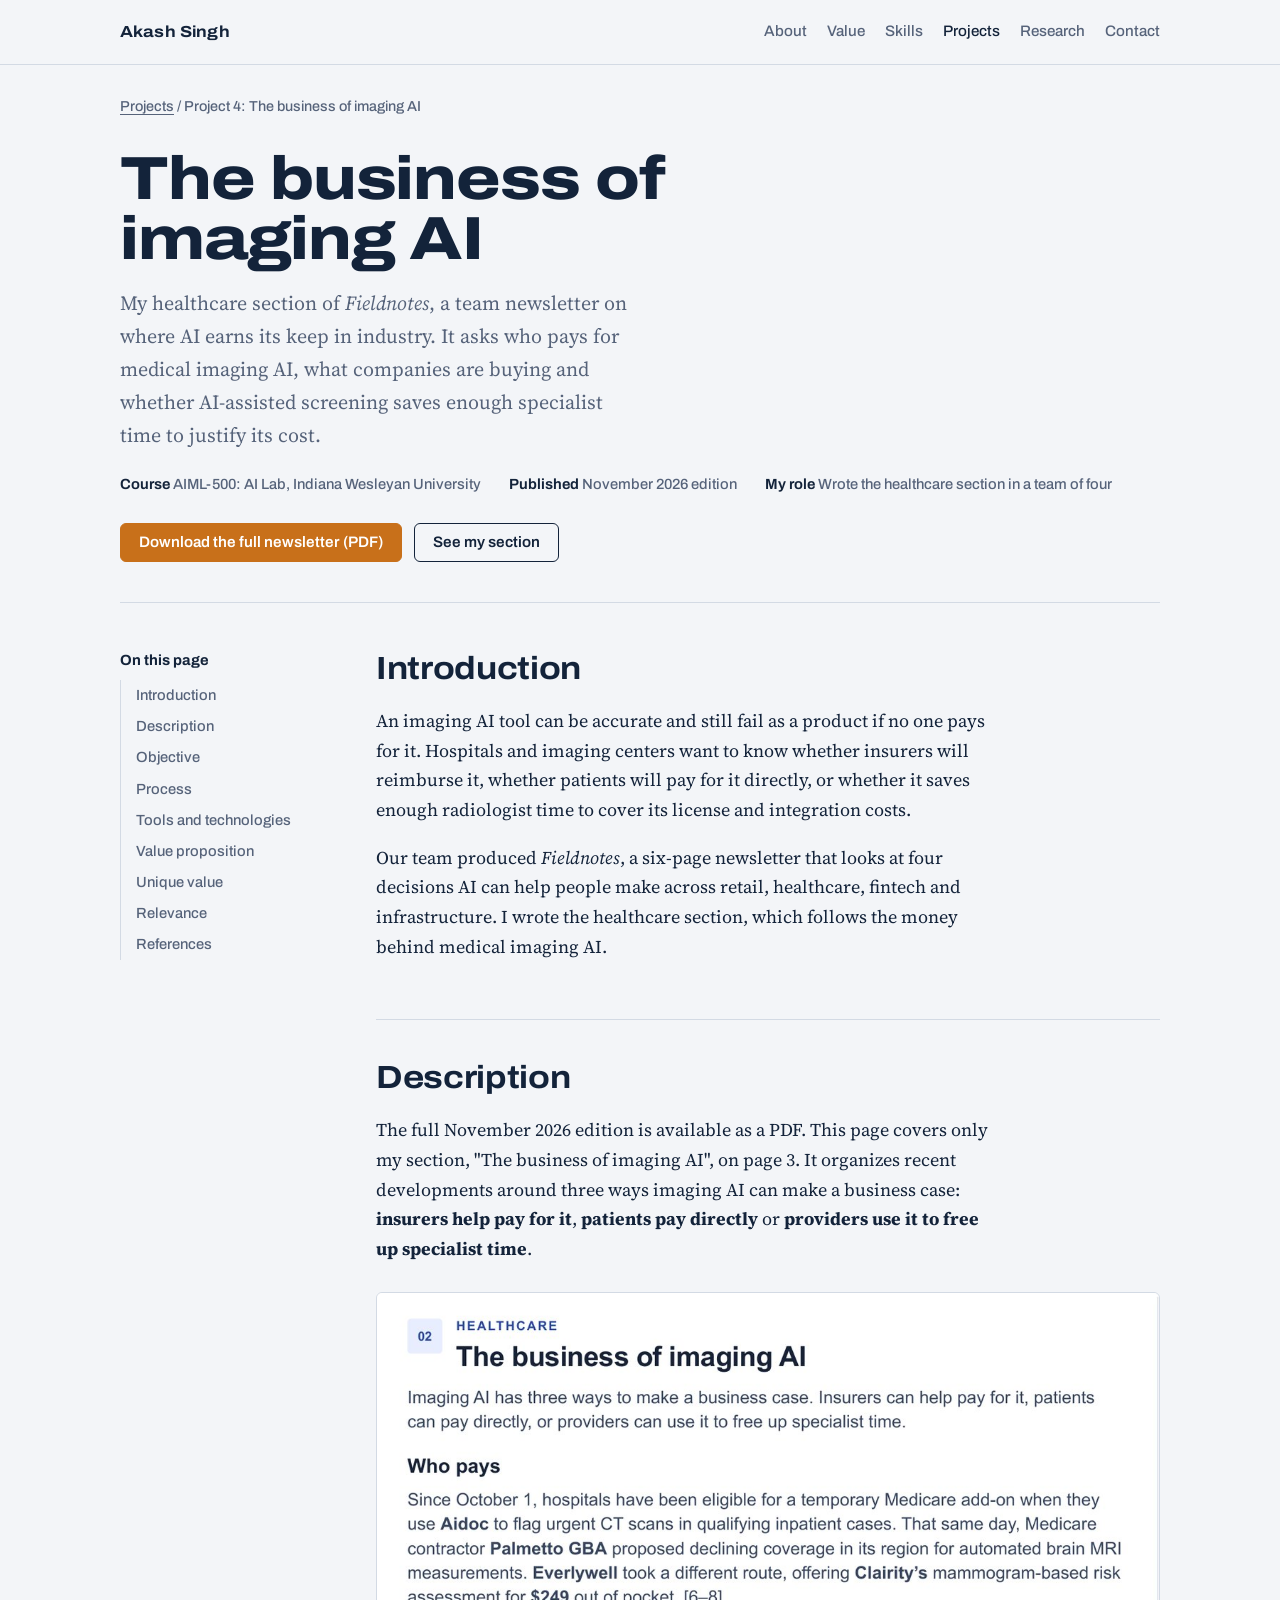
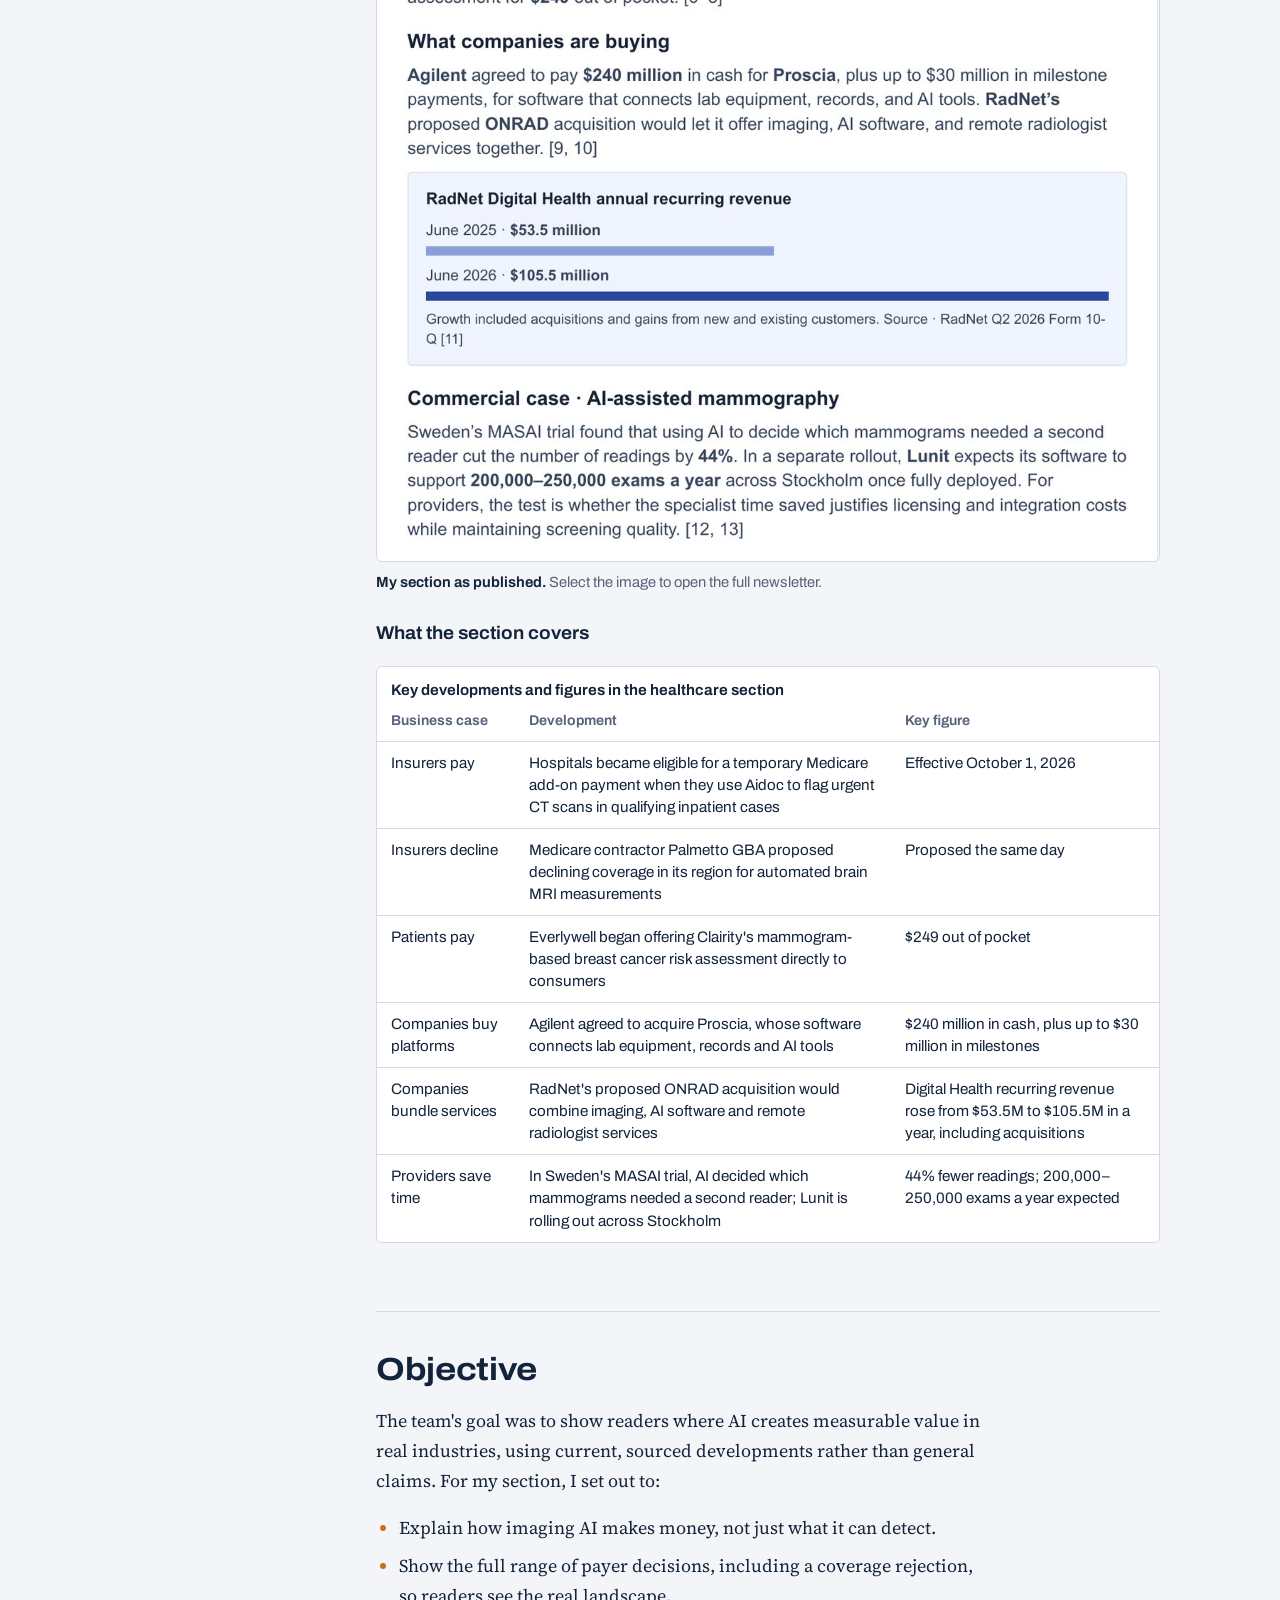
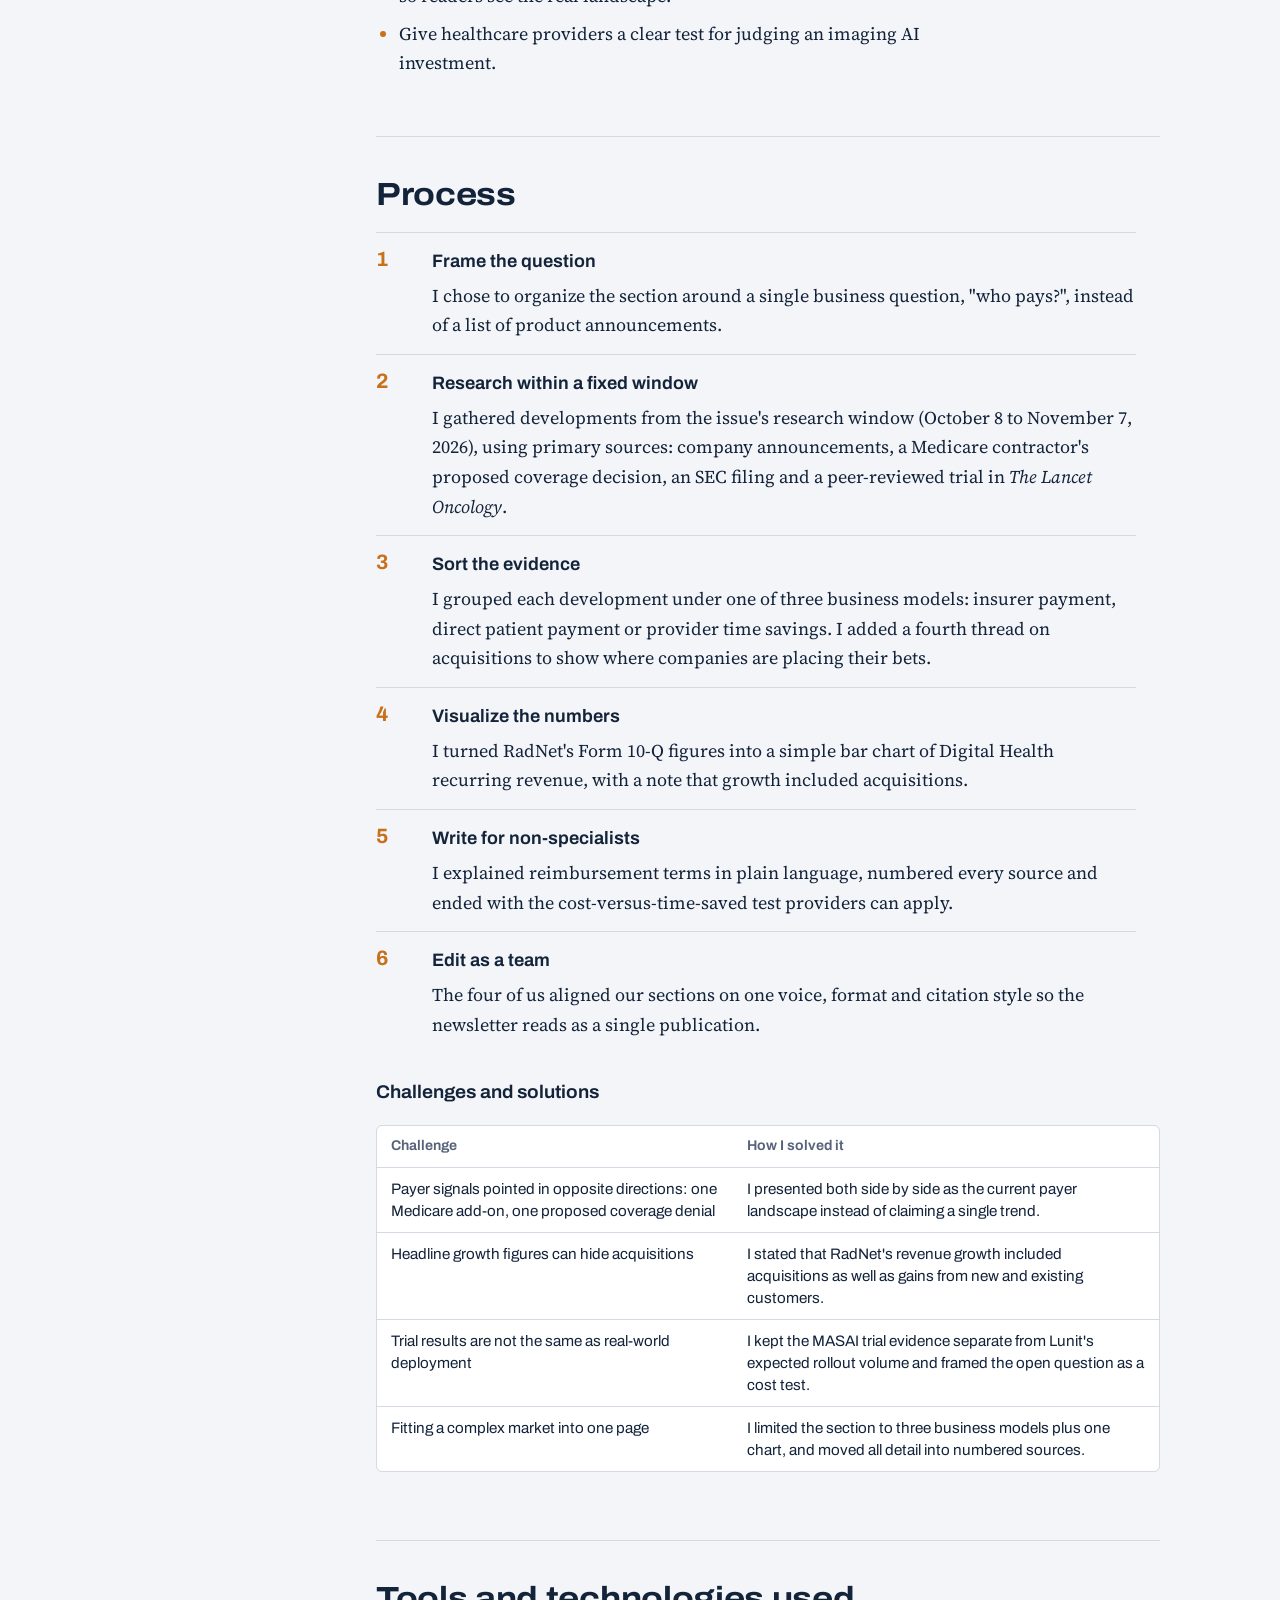
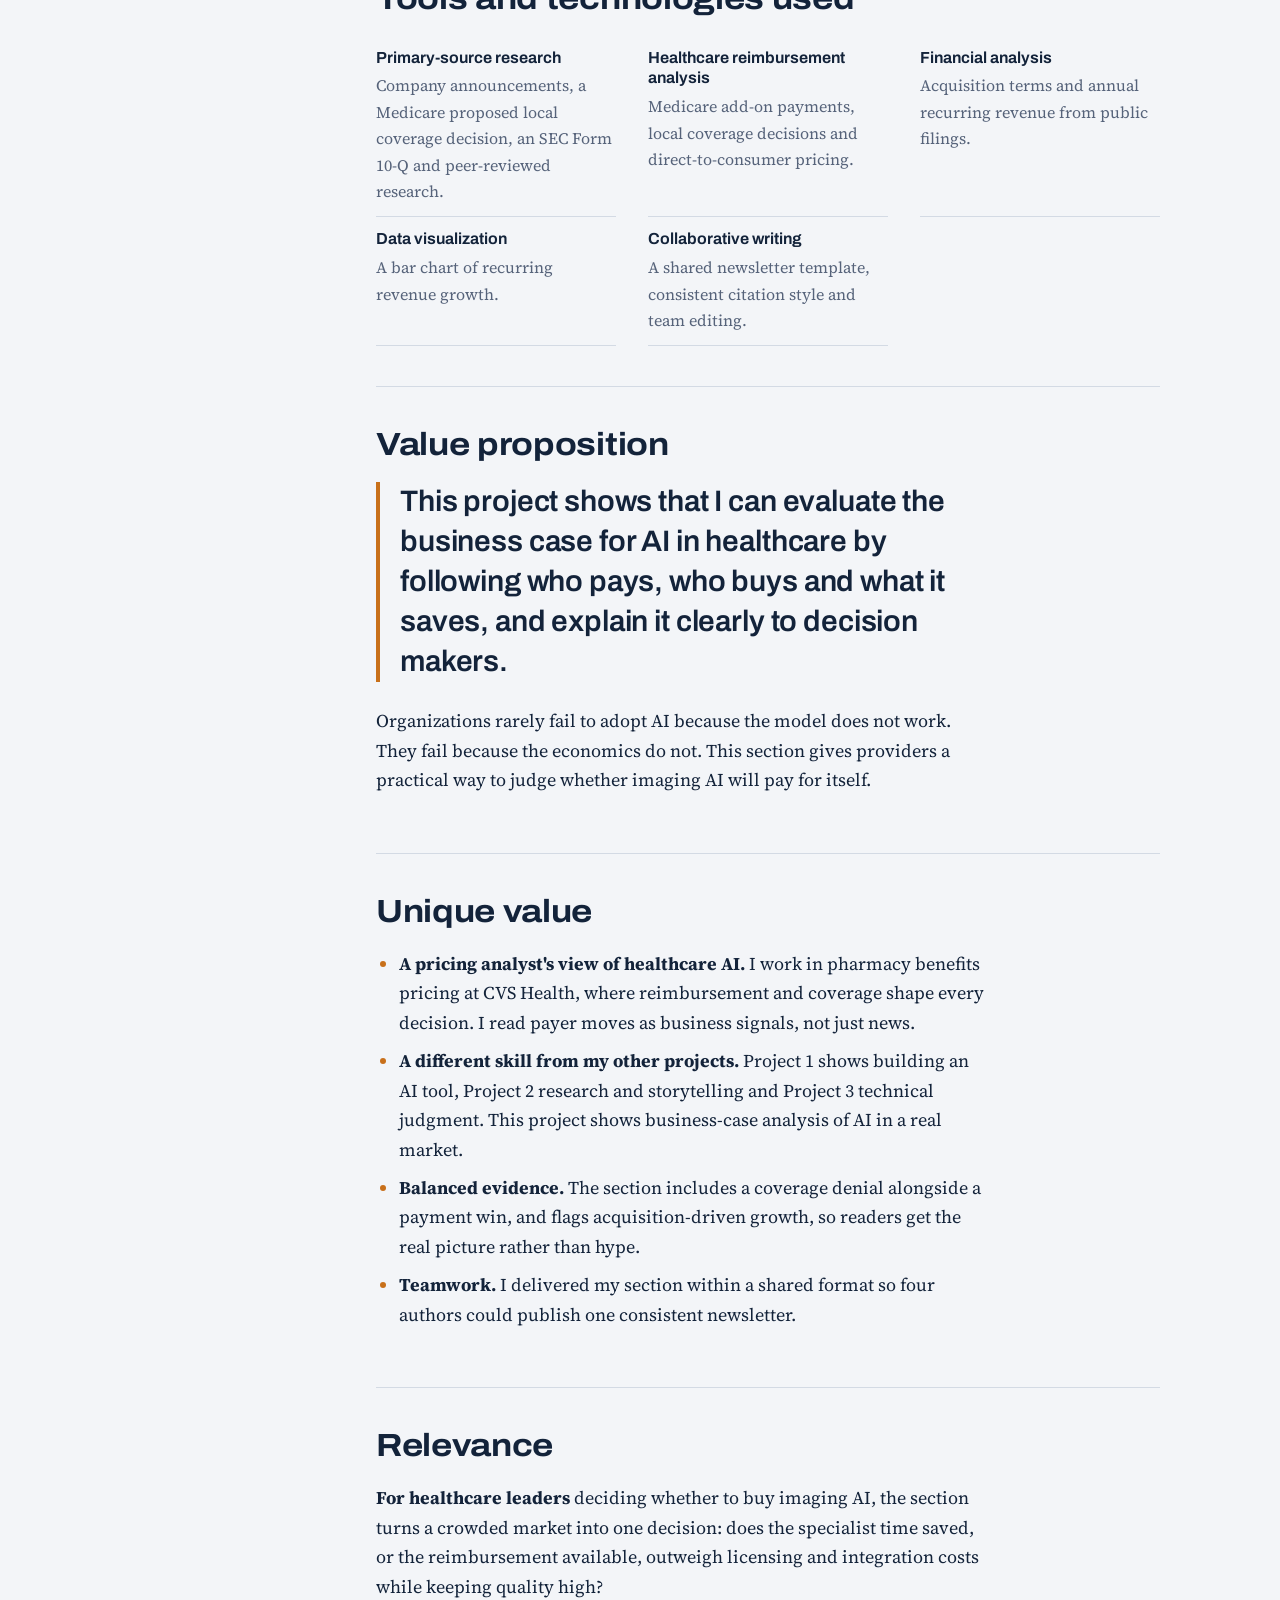
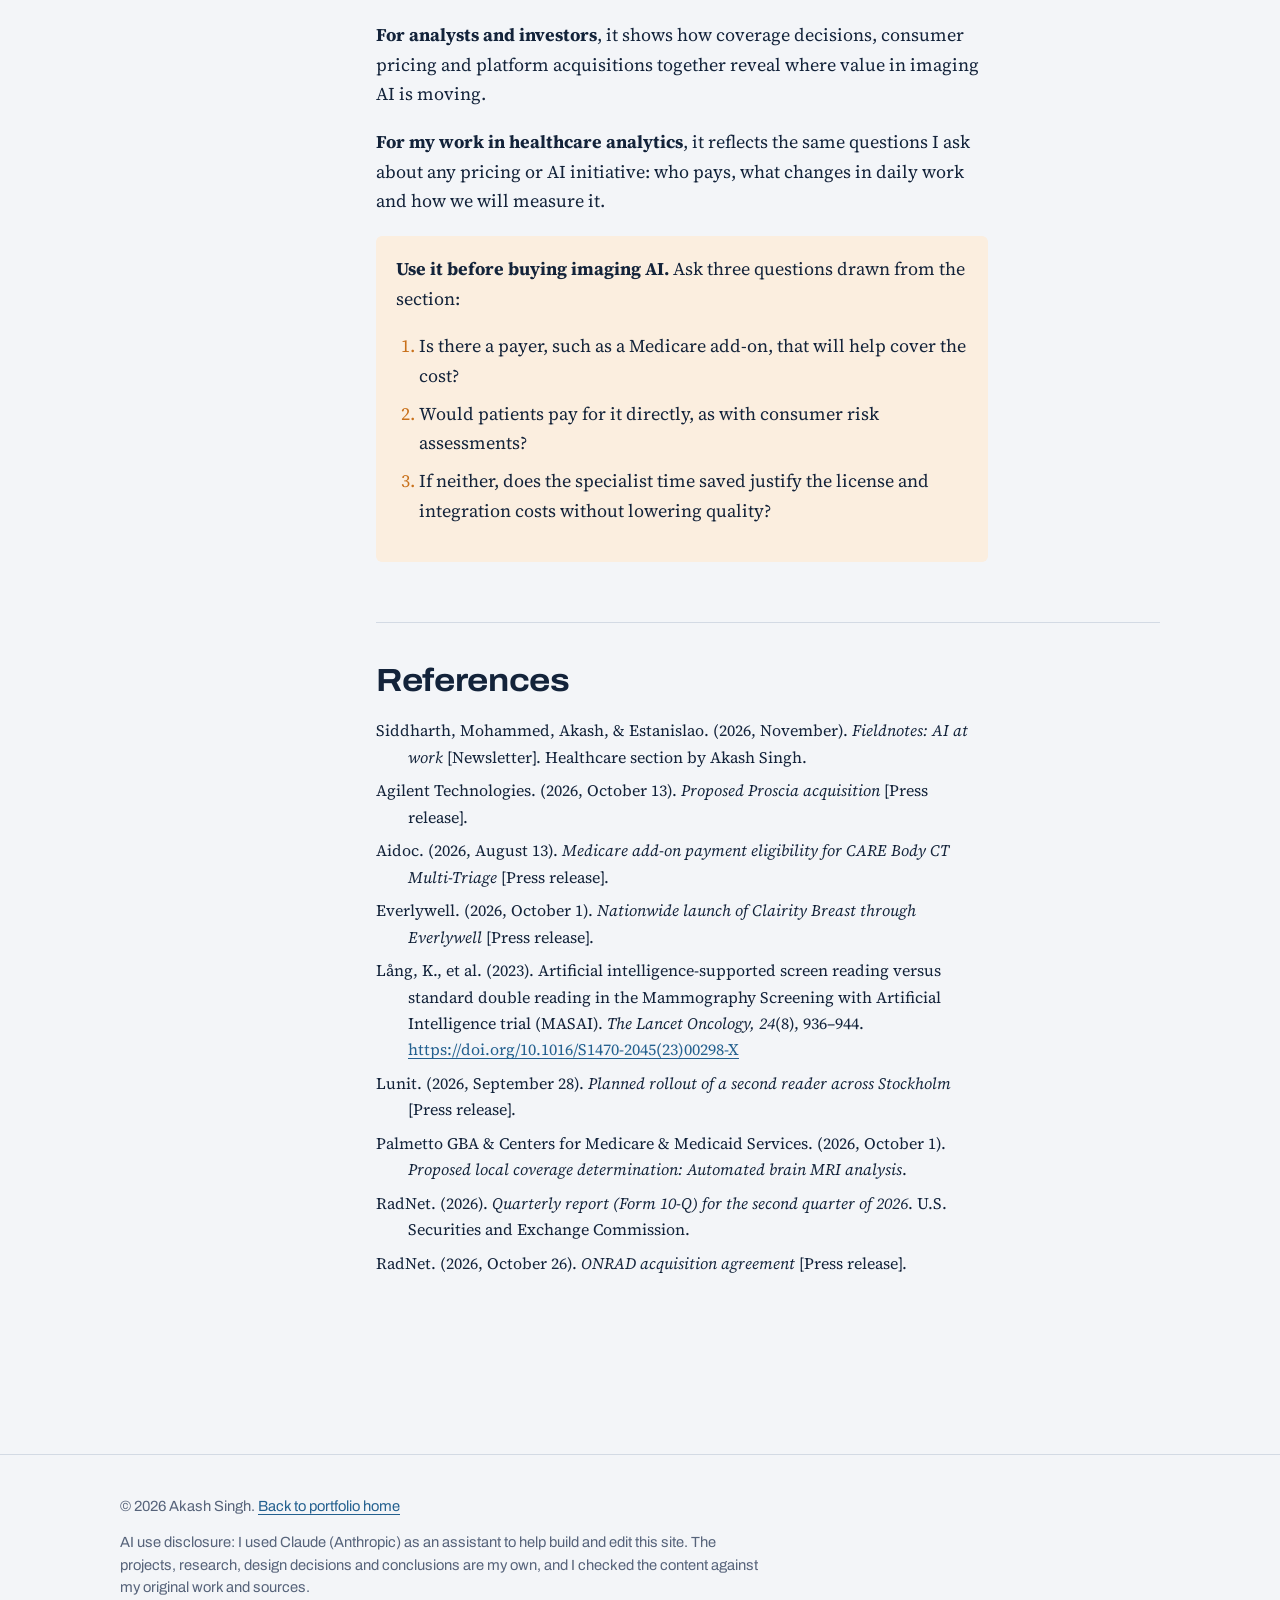
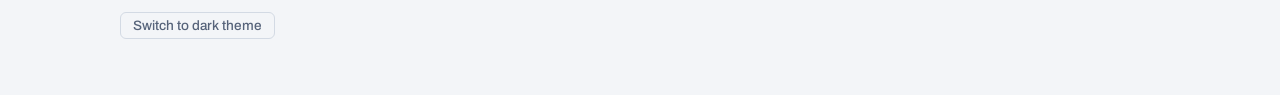
==== projects/fieldnotes-imaging-ai.html @ f6d16f14 "Add Project 4: The business of imaging AI (Fieldnotes healthcare section) Full team newsletter avail" ====
<!doctype html>
<html lang="en">
<head>
<meta charset="utf-8">
<meta name="viewport" content="width=device-width, initial-scale=1">
<title>The Business of Imaging AI | Akash Singh</title>
<meta name="description" content="Project 4: Akash Singh's healthcare section of Fieldnotes, a team newsletter on AI in industry, analyzing who pays for medical imaging AI, what companies are buying and how AI-assisted screening could save specialist time.">
<link rel="icon" href="data:image/svg+xml,%3Csvg xmlns='http://www.w3.org/2000/svg' viewBox='0 0 32 32'%3E%3Crect width='32' height='32' rx='6' fill='%2313233A'/%3E%3Cpath d='M6 24 C12 22 16 14 26 8' stroke='%23C8701A' stroke-width='3' fill='none' stroke-linecap='round'/%3E%3Ccircle cx='26' cy='8' r='3' fill='%23C8701A'/%3E%3C/svg%3E">
<link rel="preconnect" href="https://fonts.googleapis.com">
<link rel="preconnect" href="https://fonts.gstatic.com" crossorigin>
<link rel="stylesheet" href="https://fonts.googleapis.com/css2?family=Archivo:wdth,wght@100..125,400..800&family=Source+Serif+4:opsz,wght@8..60,400;8..60,600&display=swap">
<link rel="stylesheet" href="../assets/css/site.css?v=20261106">
</head>
<body>
<a class="skip" href="#main">Skip to content</a>
<header class="site-head">
  <div class="wrap">
    <a class="brand" href="../">Akash Singh</a>
    <nav class="site-nav" aria-label="Main">
      <a href="../#about">About</a>
      <a href="../#value">Value</a>
      <a href="../#skills">Skills</a>
      <a href="../#projects" aria-current="true">Projects</a>
      <a href="../#research">Research</a>
      <a href="../#contact">Contact</a>
    </nav>
  </div>
</header>

<main id="main" class="wrap">
  <p class="crumb"><a href="../#projects">Projects</a> / Project 4: The business of imaging AI</p>
  <header class="art-head">
    <h1>The business of imaging AI</h1>
    <p class="lede">My healthcare section of <i>Fieldnotes</i>, a team newsletter on where AI earns its keep in industry. It asks who pays for medical imaging AI, what companies are buying and whether AI-assisted screening saves enough specialist time to justify its cost.</p>
    <div class="meta">
      <span><b>Course</b> AIML-500: AI Lab, Indiana Wesleyan University</span>
      <span><b>Published</b> November 2026 edition</span>
      <span><b>My role</b> Wrote the healthcare section in a team of four</span>
    </div>
    <div class="actions">
      <a class="btn primary" href="../assets/files/Fieldnotes_AI_at_Work_November_2026.pdf">Download the full newsletter (PDF)</a>
      <a class="btn" href="#description">See my section</a>
    </div>
  </header>

  <div class="art-body">
    <nav class="toc" aria-label="Project sections">
      <p>On this page</p>
      <ol>
        <li><a href="#introduction">Introduction</a></li>
        <li><a href="#description">Description</a></li>
        <li><a href="#objective">Objective</a></li>
        <li><a href="#process">Process</a></li>
        <li><a href="#tools">Tools and technologies</a></li>
        <li><a href="#value-proposition">Value proposition</a></li>
        <li><a href="#unique-value">Unique value</a></li>
        <li><a href="#relevance">Relevance</a></li>
        <li><a href="#references">References</a></li>
      </ol>
    </nav>

    <article>
      <section class="part" id="introduction">
        <h2>Introduction</h2>
        <p>An imaging AI tool can be accurate and still fail as a product if no one pays for it. Hospitals and imaging centers want to know whether insurers will reimburse it, whether patients will pay for it directly, or whether it saves enough radiologist time to cover its license and integration costs.</p>
        <p>Our team produced <i>Fieldnotes</i>, a six-page newsletter that looks at four decisions AI can help people make across retail, healthcare, fintech and infrastructure. I wrote the healthcare section, which follows the money behind medical imaging AI.</p>
      </section>

      <section class="part" id="description">
        <h2>Description</h2>
        <p>The full November 2026 edition is available as a PDF. This page covers only my section, "The business of imaging AI", on page 3. It organizes recent developments around three ways imaging AI can make a business case: <b>insurers help pay for it</b>, <b>patients pay directly</b> or <b>providers use it to free up specialist time</b>.</p>
        <figure>
          <a href="../assets/files/Fieldnotes_AI_at_Work_November_2026.pdf"><img src="../assets/img/fieldnotes-healthcare.jpg" alt="Page 3 of Fieldnotes, headed 02 Healthcare: The business of imaging AI. Sections titled Who pays, What companies are buying, a bar chart of RadNet Digital Health annual recurring revenue rising from 53.5 million dollars in June 2025 to 105.5 million dollars in June 2026, and Commercial case: AI-assisted mammography." width="1100" height="1222" loading="lazy"></a>
          <figcaption><b>My section as published.</b> Select the image to open the full newsletter.</figcaption>
        </figure>

        <h3>What the section covers</h3>
        <div class="table-scroll">
          <table>
            <caption>Key developments and figures in the healthcare section</caption>
            <thead><tr><th>Business case</th><th>Development</th><th>Key figure</th></tr></thead>
            <tbody>
              <tr><td>Insurers pay</td><td>Hospitals became eligible for a temporary Medicare add-on payment when they use Aidoc to flag urgent CT scans in qualifying inpatient cases</td><td>Effective October 1, 2026</td></tr>
              <tr><td>Insurers decline</td><td>Medicare contractor Palmetto GBA proposed declining coverage in its region for automated brain MRI measurements</td><td>Proposed the same day</td></tr>
              <tr><td>Patients pay</td><td>Everlywell began offering Clairity's mammogram-based breast cancer risk assessment directly to consumers</td><td>$249 out of pocket</td></tr>
              <tr><td>Companies buy platforms</td><td>Agilent agreed to acquire Proscia, whose software connects lab equipment, records and AI tools</td><td>$240 million in cash, plus up to $30 million in milestones</td></tr>
              <tr><td>Companies bundle services</td><td>RadNet's proposed ONRAD acquisition would combine imaging, AI software and remote radiologist services</td><td>Digital Health recurring revenue rose from $53.5M to $105.5M in a year, including acquisitions</td></tr>
              <tr><td>Providers save time</td><td>In Sweden's MASAI trial, AI decided which mammograms needed a second reader; Lunit is rolling out across Stockholm</td><td>44% fewer readings; 200,000–250,000 exams a year expected</td></tr>
            </tbody>
          </table>
        </div>
      </section>

      <section class="part" id="objective">
        <h2>Objective</h2>
        <p>The team's goal was to show readers where AI creates measurable value in real industries, using current, sourced developments rather than general claims. For my section, I set out to:</p>
        <ul>
          <li>Explain how imaging AI makes money, not just what it can detect.</li>
          <li>Show the full range of payer decisions, including a coverage rejection, so readers see the real landscape.</li>
          <li>Give healthcare providers a clear test for judging an imaging AI investment.</li>
        </ul>
      </section>

      <section class="part" id="process">
        <h2>Process</h2>
        <ol class="steps">
          <li><b>Frame the question</b><span>I chose to organize the section around a single business question, "who pays?", instead of a list of product announcements.</span></li>
          <li><b>Research within a fixed window</b><span>I gathered developments from the issue's research window (October 8 to November 7, 2026), using primary sources: company announcements, a Medicare contractor's proposed coverage decision, an SEC filing and a peer-reviewed trial in <i>The Lancet Oncology</i>.</span></li>
          <li><b>Sort the evidence</b><span>I grouped each development under one of three business models: insurer payment, direct patient payment or provider time savings. I added a fourth thread on acquisitions to show where companies are placing their bets.</span></li>
          <li><b>Visualize the numbers</b><span>I turned RadNet's Form 10-Q figures into a simple bar chart of Digital Health recurring revenue, with a note that growth included acquisitions.</span></li>
          <li><b>Write for non-specialists</b><span>I explained reimbursement terms in plain language, numbered every source and ended with the cost-versus-time-saved test providers can apply.</span></li>
          <li><b>Edit as a team</b><span>The four of us aligned our sections on one voice, format and citation style so the newsletter reads as a single publication.</span></li>
        </ol>

        <h3>Challenges and solutions</h3>
        <div class="table-scroll">
          <table>
            <thead><tr><th>Challenge</th><th>How I solved it</th></tr></thead>
            <tbody>
              <tr><td>Payer signals pointed in opposite directions: one Medicare add-on, one proposed coverage denial</td><td>I presented both side by side as the current payer landscape instead of claiming a single trend.</td></tr>
              <tr><td>Headline growth figures can hide acquisitions</td><td>I stated that RadNet's revenue growth included acquisitions as well as gains from new and existing customers.</td></tr>
              <tr><td>Trial results are not the same as real-world deployment</td><td>I kept the MASAI trial evidence separate from Lunit's expected rollout volume and framed the open question as a cost test.</td></tr>
              <tr><td>Fitting a complex market into one page</td><td>I limited the section to three business models plus one chart, and moved all detail into numbered sources.</td></tr>
            </tbody>
          </table>
        </div>
      </section>

      <section class="part" id="tools">
        <h2>Tools and technologies used</h2>
        <dl class="tools">
          <div><dt>Primary-source research</dt><dd>Company announcements, a Medicare proposed local coverage decision, an SEC Form 10-Q and peer-reviewed research.</dd></div>
          <div><dt>Healthcare reimbursement analysis</dt><dd>Medicare add-on payments, local coverage decisions and direct-to-consumer pricing.</dd></div>
          <div><dt>Financial analysis</dt><dd>Acquisition terms and annual recurring revenue from public filings.</dd></div>
          <div><dt>Data visualization</dt><dd>A bar chart of recurring revenue growth.</dd></div>
          <div><dt>Collaborative writing</dt><dd>A shared newsletter template, consistent citation style and team editing.</dd></div>
        </dl>
      </section>

      <section class="part" id="value-proposition">
        <h2>Value proposition</h2>
        <p class="vp">This project shows that I can evaluate the business case for AI in healthcare by following who pays, who buys and what it saves, and explain it clearly to decision makers.</p>
        <p>Organizations rarely fail to adopt AI because the model does not work. They fail because the economics do not. This section gives providers a practical way to judge whether imaging AI will pay for itself.</p>
      </section>

      <section class="part" id="unique-value">
        <h2>Unique value</h2>
        <ul>
          <li><b>A pricing analyst's view of healthcare AI.</b> I work in pharmacy benefits pricing at CVS Health, where reimbursement and coverage shape every decision. I read payer moves as business signals, not just news.</li>
          <li><b>A different skill from my other projects.</b> Project 1 shows building an AI tool, Project 2 research and storytelling and Project 3 technical judgment. This project shows business-case analysis of AI in a real market.</li>
          <li><b>Balanced evidence.</b> The section includes a coverage denial alongside a payment win, and flags acquisition-driven growth, so readers get the real picture rather than hype.</li>
          <li><b>Teamwork.</b> I delivered my section within a shared format so four authors could publish one consistent newsletter.</li>
        </ul>
      </section>

      <section class="part" id="relevance">
        <h2>Relevance</h2>
        <p><b>For healthcare leaders</b> deciding whether to buy imaging AI, the section turns a crowded market into one decision: does the specialist time saved, or the reimbursement available, outweigh licensing and integration costs while keeping quality high?</p>
        <p><b>For analysts and investors</b>, it shows how coverage decisions, consumer pricing and platform acquisitions together reveal where value in imaging AI is moving.</p>
        <p><b>For my work in healthcare analytics</b>, it reflects the same questions I ask about any pricing or AI initiative: who pays, what changes in daily work and how we will measure it.</p>
        <div class="callout">
          <p><b>Use it before buying imaging AI.</b> Ask three questions drawn from the section:</p>
          <ol>
            <li>Is there a payer, such as a Medicare add-on, that will help cover the cost?</li>
            <li>Would patients pay for it directly, as with consumer risk assessments?</li>
            <li>If neither, does the specialist time saved justify the license and integration costs without lowering quality?</li>
          </ol>
        </div>
      </section>

      <section class="part" id="references">
        <h2>References</h2>
        <ul class="refs">
          <li>Siddharth, Mohammed, Akash, &amp; Estanislao. (2026, November). <i>Fieldnotes: AI at work</i> [Newsletter]. Healthcare section by Akash Singh.</li>
          <li>Agilent Technologies. (2026, October 13). <i>Proposed Proscia acquisition</i> [Press release].</li>
          <li>Aidoc. (2026, August 13). <i>Medicare add-on payment eligibility for CARE Body CT Multi-Triage</i> [Press release].</li>
          <li>Everlywell. (2026, October 1). <i>Nationwide launch of Clairity Breast through Everlywell</i> [Press release].</li>
          <li>Lång, K., et al. (2023). Artificial intelligence-supported screen reading versus standard double reading in the Mammography Screening with Artificial Intelligence trial (MASAI). <i>The Lancet Oncology, 24</i>(8), 936–944. <a href="https://doi.org/10.1016/S1470-2045(23)00298-X">https://doi.org/10.1016/S1470-2045(23)00298-X</a></li>
          <li>Lunit. (2026, September 28). <i>Planned rollout of a second reader across Stockholm</i> [Press release].</li>
          <li>Palmetto GBA &amp; Centers for Medicare &amp; Medicaid Services. (2026, October 1). <i>Proposed local coverage determination: Automated brain MRI analysis</i>.</li>
          <li>RadNet. (2026). <i>Quarterly report (Form 10-Q) for the second quarter of 2026</i>. U.S. Securities and Exchange Commission.</li>
          <li>RadNet. (2026, October 26). <i>ONRAD acquisition agreement</i> [Press release].</li>
        </ul>
      </section>
    </article>
  </div>
</main>

<footer class="site-foot">
  <div class="wrap">
    <p>&copy; 2026 Akash Singh. <a href="../">Back to portfolio home</a></p>
    <p>AI use disclosure: I used Claude (Anthropic) as an assistant to help build and edit this site. The projects, research, design decisions and conclusions are my own, and I checked the content against my original work and sources.</p>
    <button class="theme-toggle" type="button" id="theme-toggle">Switch to dark theme</button>
  </div>
</footer>
<script src="../assets/theme.js?v=20261106"></script>
</body>
</html>
---- assets/css/site.css ----
/* Akash Singh — AI portfolio
   Concept: a flight-path through a career. Cool engineering paper, deep navy ink,
   one saffron accent for the trajectory and calls to action, steel blue for links.
   Expanded grotesque for headings, a readable serif for long-form writing. */

:root {
  --paper: #F3F5F8;
  --surface: #FFFFFF;
  --ink: #13233A;
  --muted: #56637A;
  --rule: #D3DAE4;
  --saffron: #C8701A;
  --saffron-soft: #FBEEDF;
  --steel: #23608F;
  --display: "Archivo", "Helvetica Neue", Arial, sans-serif;
  --body: "Source Serif 4", Georgia, "Times New Roman", serif;
  --measure: 68ch;
  --gutter: clamp(16px, 4vw, 40px);
}
@media (prefers-color-scheme: dark) {
  :root:not([data-theme="light"]) {
    --paper: #0F1928; --surface: #162236; --ink: #E4E9F1; --muted: #9AA7BB;
    --rule: #2A3850; --saffron: #F0A04B; --saffron-soft: #2B2418; --steel: #86B7E0;
  }
}
:root[data-theme="dark"] {
  --paper: #0F1928; --surface: #162236; --ink: #E4E9F1; --muted: #9AA7BB;
  --rule: #2A3850; --saffron: #F0A04B; --saffron-soft: #2B2418; --steel: #86B7E0;
}

* { box-sizing: border-box; }
html { -webkit-text-size-adjust: 100%; scroll-padding-top: 24px; }
body {
  margin: 0; background: var(--paper); color: var(--ink);
  font: 400 1.125rem/1.65 var(--body);
  font-optical-sizing: auto;
}
img { max-width: 100%; height: auto; display: block; }
a { color: var(--steel); text-underline-offset: 3px; text-decoration-thickness: 1px; }
a:hover { text-decoration-thickness: 2px; }
:focus-visible { outline: 3px solid var(--saffron); outline-offset: 3px; border-radius: 2px; }

.skip { position: absolute; left: -9999px; }
.skip:focus { left: 16px; top: 16px; background: var(--surface); padding: 8px 12px; z-index: 10; }

.wrap { max-width: 1120px; margin: 0 auto; padding: 0 var(--gutter); }

/* Header */
.site-head { border-bottom: 1px solid var(--rule); }
.site-head .wrap { display: flex; align-items: center; justify-content: space-between; gap: 16px; min-height: 64px; flex-wrap: wrap; }
@media (max-width: 560px) { .site-head .wrap { padding-top: 14px; padding-bottom: 6px; gap: 4px; } }
.brand { font: 700 1rem/1 var(--display); font-stretch: 112%; color: var(--ink); text-decoration: none; letter-spacing: .01em; }
.site-nav { display: flex; gap: 20px; flex-wrap: wrap; font: 500 .95rem/1 var(--display); }
.site-nav a { color: var(--muted); text-decoration: none; padding: 8px 0; }
.site-nav a:hover, .site-nav a[aria-current] { color: var(--ink); }

/* Headings */
h1, h2, h3 { font-family: var(--display); color: var(--ink); margin: 0; }
h1 { font-weight: 800; font-stretch: 118%; font-size: clamp(2.5rem, 7vw, 5rem); line-height: .98; letter-spacing: -.02em; }
h2 { font-weight: 700; font-stretch: 112%; font-size: clamp(1.5rem, 3vw, 2rem); line-height: 1.15; letter-spacing: -.01em; }
h3 { font-weight: 650; font-stretch: 104%; font-size: 1.15rem; line-height: 1.3; }
p { margin: 0 0 1em; max-width: var(--measure); }

/* Hero */
.hero { padding: clamp(48px, 9vw, 104px) 0 24px; }
.hero h1 { max-width: 14ch; }
.hero .lede { font-size: clamp(1.2rem, 2.2vw, 1.45rem); line-height: 1.5; color: var(--muted); margin-top: 24px; max-width: 40ch; }
.hero .lede strong { color: var(--ink); font-weight: 600; }

/* Trajectory: the one bold element */
.trajectory { margin: 40px 0 8px; position: relative; }
.trajectory svg { width: 100%; height: auto; overflow: visible; }
.trajectory .path { fill: none; stroke: var(--saffron); stroke-width: 2.5; stroke-linecap: round; }
.trajectory .ghost { fill: none; stroke: var(--rule); stroke-width: 1; stroke-dasharray: 3 6; }
.trajectory .node { fill: var(--paper); stroke: var(--saffron); stroke-width: 2.5; }
.trajectory .node.now { fill: var(--saffron); }
.trajectory text { font-family: var(--display); fill: var(--ink); }
.trajectory .t-org { font-weight: 700; font-size: 17px; font-stretch: 110%; }
.trajectory .t-role { font-size: 14px; fill: var(--muted); font-weight: 450; }
@media (prefers-reduced-motion: no-preference) {
  .trajectory .path { stroke-dasharray: 1400; stroke-dashoffset: 1400; animation: draw 2.2s cubic-bezier(.3,.1,.2,1) .2s forwards; }
  .trajectory .node, .trajectory text { opacity: 0; animation: appear .5s ease forwards; }
  .trajectory .s1 { animation-delay: .25s; } .trajectory .s2 { animation-delay: .7s; }
  .trajectory .s3 { animation-delay: 1.15s; } .trajectory .s4 { animation-delay: 1.6s; }
  .trajectory .s5 { animation-delay: 2.05s; }
}
@keyframes draw { to { stroke-dashoffset: 0; } }
@keyframes appear { to { opacity: 1; } }
.trajectory-list { display: none; }
@media (min-width: 1000px) { .trajectory { margin-top: -110px; } .hero .lede { position: relative; z-index: 1; } }
@media (max-width: 720px) {
  .trajectory svg { display: none; }
  .trajectory-list { display: block; list-style: none; margin: 0; padding: 0 0 0 22px; border-left: 2.5px solid var(--saffron); }
  .trajectory-list li { position: relative; padding: 0 0 18px; font-family: var(--display); }
  .trajectory-list li::before { content: ""; position: absolute; left: -31px; top: 6px; width: 12px; height: 12px; border-radius: 50%; background: var(--paper); border: 2.5px solid var(--saffron); }
  .trajectory-list li:last-child::before { background: var(--saffron); }
  .trajectory-list b { display: block; font-weight: 700; }
  .trajectory-list span { color: var(--muted); font-size: .95rem; }
}

/* Sections: label column + content column */
.section { padding: clamp(48px, 7vw, 80px) 0; border-top: 1px solid var(--rule); }
.section:first-of-type { border-top: 0; }
.split { display: grid; grid-template-columns: 220px minmax(0, 1fr); gap: 24px 48px; }
.split > h2 { font-size: 1.25rem; padding-top: 4px; }
@media (max-width: 820px) { .split { grid-template-columns: minmax(0, 1fr); } }

.facts { display: grid; grid-template-columns: repeat(auto-fit, minmax(200px, 1fr)); gap: 0; margin: 28px 0 0; border-top: 1px solid var(--rule); max-width: 760px; }
.facts div { padding: 14px 16px 14px 0; border-bottom: 1px solid var(--rule); }
.facts dt { font: 600 .85rem/1.3 var(--display); color: var(--muted); margin-bottom: 4px; }
.facts dd { margin: 0; font-size: 1rem; line-height: 1.4; }

.vp {
  font: 600 clamp(1.35rem, 2.6vw, 1.85rem)/1.35 var(--display); font-stretch: 100%;
  letter-spacing: -.005em; max-width: 34ch; margin: 0 0 24px; padding-left: 20px;
  border-left: 4px solid var(--saffron);
}
.pillars { display: grid; grid-template-columns: repeat(auto-fit, minmax(220px, 1fr)); gap: 28px; margin-top: 32px; max-width: 900px; }
.pillars h3 { margin-bottom: 6px; }
.pillars p { font-size: 1rem; color: var(--muted); margin: 0; }

/* Project list */
.project-list { list-style: none; margin: 0; padding: 0; }
.project-row { display: grid; grid-template-columns: 300px minmax(0, 1fr); gap: 28px; padding: 28px 0; border-bottom: 1px solid var(--rule); align-items: start; }
.project-row:first-child { padding-top: 0; }
.project-row img { border: 1px solid var(--rule); border-radius: 6px; }
.project-row h3 { font-size: 1.4rem; margin: 2px 0 8px; }
.project-row h3 a { color: var(--ink); text-decoration: none; }
.project-row h3 a:hover { color: var(--steel); text-decoration: underline; }
.project-row p { font-size: 1.02rem; }
.kind { font: 600 .85rem/1.3 var(--display); color: var(--saffron); }
.links { display: flex; flex-wrap: wrap; gap: 10px 20px; font: 500 .95rem/1.3 var(--display); }
.slot { color: var(--muted); font-size: 1rem; padding: 24px 0 0; }
@media (max-width: 720px) { .project-row { grid-template-columns: minmax(0, 1fr); gap: 16px; } }

/* Buttons */
.btn { display: inline-flex; align-items: center; gap: 8px; padding: 11px 18px; border-radius: 6px; font: 600 .95rem/1 var(--display); text-decoration: none; border: 1.5px solid var(--ink); color: var(--ink); background: transparent; }
.btn:hover { background: var(--surface); }
.btn.primary { background: var(--saffron); border-color: var(--saffron); color: #fff; }
:root[data-theme="dark"] .btn.primary { color: #1a1206; }
@media (prefers-color-scheme: dark) { :root:not([data-theme="light"]) .btn.primary { color: #1a1206; } }
.btn.primary:hover { filter: brightness(1.06); }
.actions { display: flex; flex-wrap: wrap; gap: 12px; margin-top: 28px; }

/* Project pages */
.crumb { font: 500 .9rem/1.3 var(--display); color: var(--muted); padding-top: 32px; }
.crumb a { color: var(--muted); }
.art-head { padding: 20px 0 40px; border-bottom: 1px solid var(--rule); }
.art-head h1 { font-size: clamp(2.1rem, 5.5vw, 3.8rem); max-width: 18ch; }
.art-head .lede { font-size: 1.25rem; color: var(--muted); margin-top: 18px; max-width: 52ch; }
.meta { display: flex; flex-wrap: wrap; gap: 8px 28px; margin-top: 22px; font: 500 .92rem/1.4 var(--display); color: var(--muted); }
.meta b { color: var(--ink); font-weight: 650; }

.art-body { display: grid; grid-template-columns: 200px minmax(0, 1fr); gap: 56px; padding: 48px 0 80px; }
.toc { position: sticky; top: 24px; align-self: start; font: 500 .92rem/1.3 var(--display); }
.toc p { font-weight: 700; color: var(--ink); margin-bottom: 10px; }
.toc ol { list-style: none; margin: 0; padding: 0; border-left: 1px solid var(--rule); }
.toc a { display: block; padding: 6px 0 6px 14px; color: var(--muted); text-decoration: none; margin-left: -1px; border-left: 2px solid transparent; }
.toc a:hover { color: var(--ink); border-left-color: var(--saffron); }
@media (max-width: 900px) { .art-body { grid-template-columns: minmax(0, 1fr); gap: 24px; } .toc { position: static; } .toc ol { columns: 2; } }

.part { padding-bottom: 40px; margin-bottom: 40px; border-bottom: 1px solid var(--rule); }
.part:last-child { border-bottom: 0; }
.part > h2 { margin-bottom: 18px; }
.part h3 { margin: 28px 0 10px; }
.part ul, .part ol { max-width: var(--measure); padding-left: 1.25em; margin: 0 0 1em; }
.part li { margin-bottom: .45em; }
.part li::marker { color: var(--saffron); }

/* Design-thinking steps: a real sequence, so numbered */
.steps { list-style: none; counter-reset: s; padding: 0 !important; max-width: 760px !important; }
.steps li { counter-increment: s; display: grid; grid-template-columns: 44px 1fr; gap: 4px 12px; padding: 14px 0; border-top: 1px solid var(--rule); margin: 0 !important; }
.steps li::before { content: counter(s); font: 700 1.3rem/1.2 var(--display); color: var(--saffron); grid-row: span 2; }
.steps b { font-family: var(--display); font-weight: 650; }

figure { margin: 28px 0; }
figure img { border: 1px solid var(--rule); border-radius: 6px; background: var(--surface); }
figcaption { font: 400 .92rem/1.45 var(--display); color: var(--muted); margin-top: 10px; max-width: 70ch; }
figcaption b { color: var(--ink); font-weight: 650; }
.gallery { display: grid; grid-template-columns: repeat(auto-fill, minmax(260px, 1fr)); gap: 24px; margin: 24px 0; }
.gallery figure { margin: 0; }
.gallery a { display: block; }

.table-scroll { overflow-x: auto; margin: 20px 0 28px; border: 1px solid var(--rule); border-radius: 6px; background: var(--surface); }
table { border-collapse: collapse; width: 100%; font: 400 .95rem/1.45 var(--display); min-width: 560px; }
caption { text-align: left; font-weight: 650; padding: 12px 14px 0; color: var(--ink); }
th, td { text-align: left; vertical-align: top; padding: 10px 14px; border-bottom: 1px solid var(--rule); }
th { font-weight: 650; color: var(--muted); font-size: .88rem; }
tr:last-child td { border-bottom: 0; }
.pass { color: #2E7D4F; font-weight: 650; }
.partial { color: var(--saffron); font-weight: 650; }
@media (prefers-color-scheme: dark) { :root:not([data-theme="light"]) .pass { color: #7FD0A0; } }
:root[data-theme="dark"] .pass { color: #7FD0A0; }

.tools { display: grid; grid-template-columns: repeat(auto-fit, minmax(240px, 1fr)); gap: 0 32px; margin: 0; max-width: 820px; }
.tools div { padding: 12px 0; border-bottom: 1px solid var(--rule); }
.tools dt { font: 650 1rem/1.3 var(--display); }
.tools dd { margin: 4px 0 0; font-size: 1rem; color: var(--muted); }

.callout { background: var(--saffron-soft); border-radius: 6px; padding: 18px 20px; max-width: var(--measure); margin: 20px 0; }
.callout p:last-child { margin-bottom: 0; }

.downloads { list-style: none; padding: 0 !important; margin: 16px 0 0 !important; max-width: 760px; }
.downloads li { display: flex; justify-content: space-between; gap: 16px; padding: 14px 0; border-top: 1px solid var(--rule); margin: 0 !important; flex-wrap: wrap; }
.downloads span { color: var(--muted); font: 400 .9rem/1.4 var(--display); }

.embed { border: 1px solid var(--rule); border-radius: 6px; overflow: hidden; background: var(--surface); margin: 24px 0 8px; }
.embed iframe { width: 100%; height: 640px; border: 0; display: block; }

.refs { padding-left: 0 !important; list-style: none; }
.refs li { padding-left: 2em; text-indent: -2em; font-size: 1rem; overflow-wrap: anywhere; }

/* Footer */
.site-foot { border-top: 1px solid var(--rule); padding: 40px 0 56px; font: 400 .92rem/1.5 var(--display); color: var(--muted); }
.site-foot .wrap { display: grid; gap: 14px; }
.site-foot p { max-width: 80ch; margin: 0; }
.theme-toggle { justify-self: start; background: none; border: 1px solid var(--rule); color: var(--muted); border-radius: 6px; padding: 6px 12px; font: 500 .85rem/1 var(--display); cursor: pointer; }
.theme-toggle:hover { color: var(--ink); }

/* Contact links in About me */
.contact-line { display: flex; flex-wrap: wrap; gap: 6px 18px; align-items: baseline; margin-top: 24px; font: 500 .98rem/1.4 var(--display); }
.contact-line b { color: var(--muted); font-weight: 600; margin-right: 4px; }

/* Skills */
h3.sub { font-size: 1.1rem; margin: 0 0 16px; }
h3.sub + .skill-groups { margin-top: 0; }
.note { font: 400 .9rem/1.5 var(--display); color: var(--muted); margin: 14px 0 40px; }
.meters { list-style: none; margin: 0; padding: 0; max-width: 760px; }
.meters li { display: grid; grid-template-columns: minmax(0, 1.25fr) minmax(0, 1fr) 72px; gap: 16px; align-items: center; padding: 9px 0; border-bottom: 1px solid var(--rule); }
.m-label { font: 500 .98rem/1.3 var(--display); }
.m-bar { height: 10px; border-radius: 5px; background: var(--rule); position: relative; overflow: hidden; }
.m-bar::after { content: ""; position: absolute; inset: 0 auto 0 0; width: var(--v); background: var(--saffron); border-radius: 5px; }
.m-val { font: 600 .88rem/1 var(--display); color: var(--muted); text-align: right; font-variant-numeric: tabular-nums; }
@media (max-width: 560px) {
  .meters li { grid-template-columns: minmax(0, 1fr) 64px; gap: 6px 12px; }
  .m-bar { grid-column: 1 / -1; grid-row: 2; }
}
.skill-groups { display: grid; grid-template-columns: repeat(auto-fit, minmax(240px, 1fr)); gap: 24px 36px; margin: 0; max-width: 900px; }
.skill-groups dt { font: 650 .98rem/1.3 var(--display); margin-bottom: 10px; }
.skill-groups dd { margin: 0; display: flex; flex-wrap: wrap; gap: 8px; }
.skill-groups dd span { font: 500 .88rem/1.2 var(--display); padding: 6px 10px; border: 1px solid var(--rule); border-radius: 999px; background: var(--surface); }

/* Research pipeline: a real sequence, so numbered */
.pipeline { list-style: none; counter-reset: p; display: grid; grid-template-columns: repeat(5, minmax(0, 1fr)); gap: 12px; padding: 0 !important; margin: 8px 0 32px !important; max-width: none !important; }
.pipeline li { counter-increment: p; position: relative; background: var(--surface); border: 1px solid var(--rule); border-top: 3px solid var(--saffron); border-radius: 6px; padding: 14px 14px 16px; margin: 0 !important; }
.pipeline li::before { content: counter(p); display: block; font: 800 1.15rem/1 var(--display); color: var(--saffron); margin-bottom: 8px; }
.pipeline li:not(:last-child)::after { content: ""; position: absolute; right: -10px; top: 50%; width: 8px; height: 8px; border-top: 2px solid var(--muted); border-right: 2px solid var(--muted); transform: translateY(-50%) rotate(45deg); }
.pipeline b { display: block; font: 650 .98rem/1.25 var(--display); margin-bottom: 6px; }
.pipeline span { display: block; font: 400 .88rem/1.45 var(--display); color: var(--muted); }
@media (max-width: 980px) {
  .pipeline { grid-template-columns: minmax(0, 1fr); }
  .pipeline li:not(:last-child)::after { right: auto; left: 24px; top: auto; bottom: -11px; transform: rotate(135deg); }
}
.fig-narrow { max-width: 520px; }
@media (max-width: 560px) { .site-nav { gap: 2px 16px; font-size: .9rem; } .site-nav a { padding: 6px 0; } }
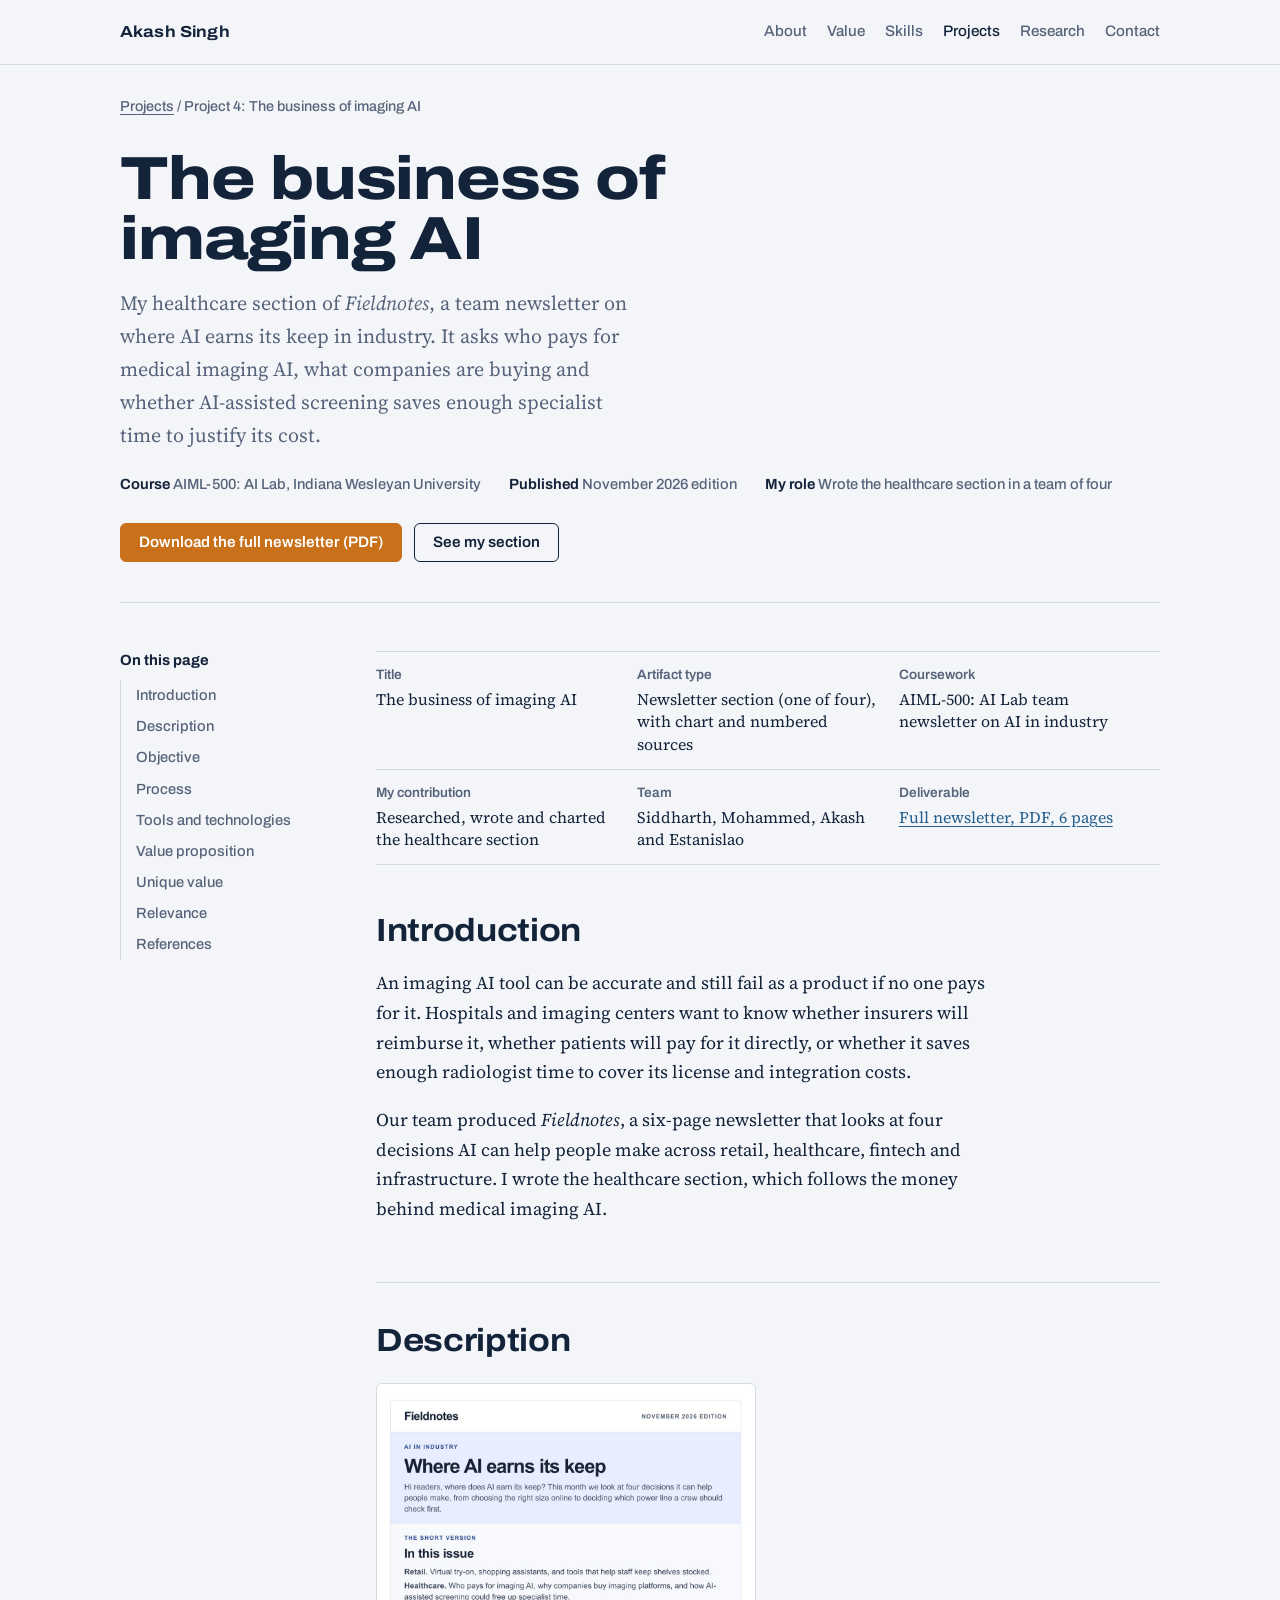
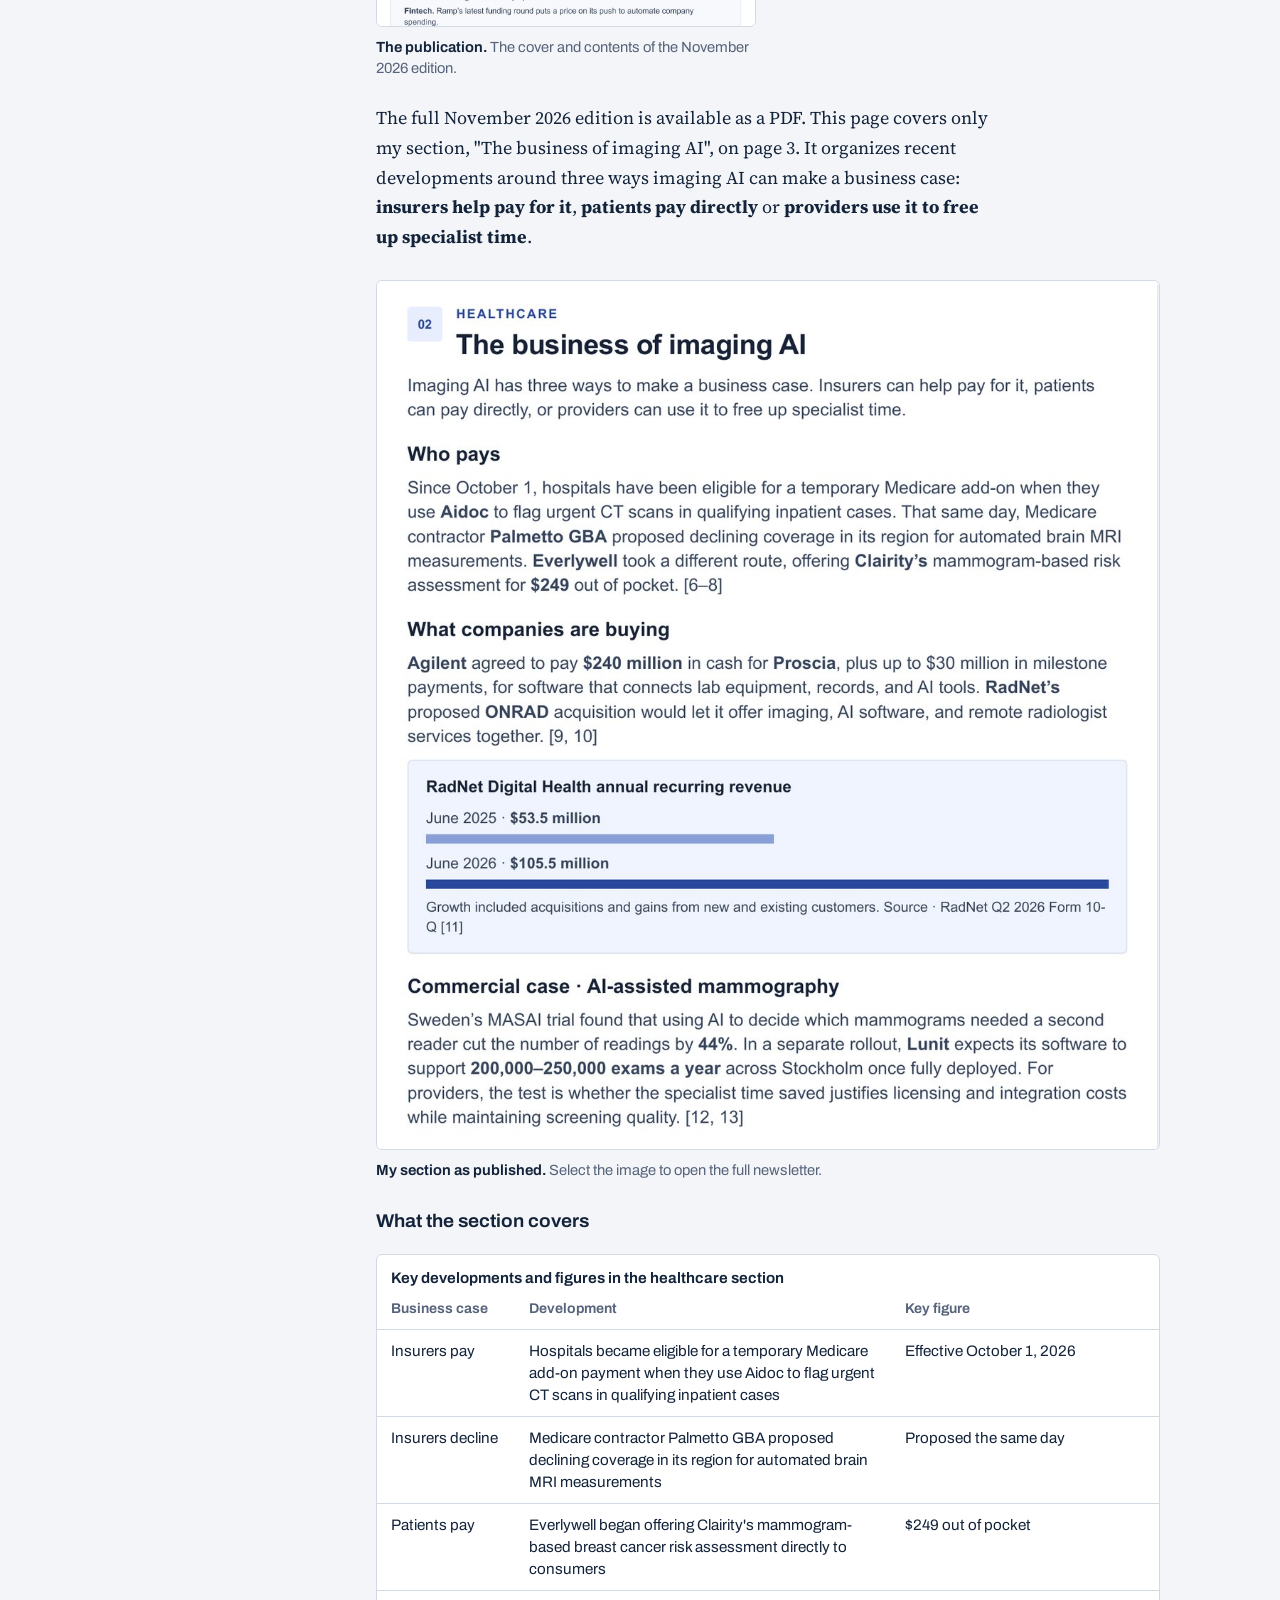
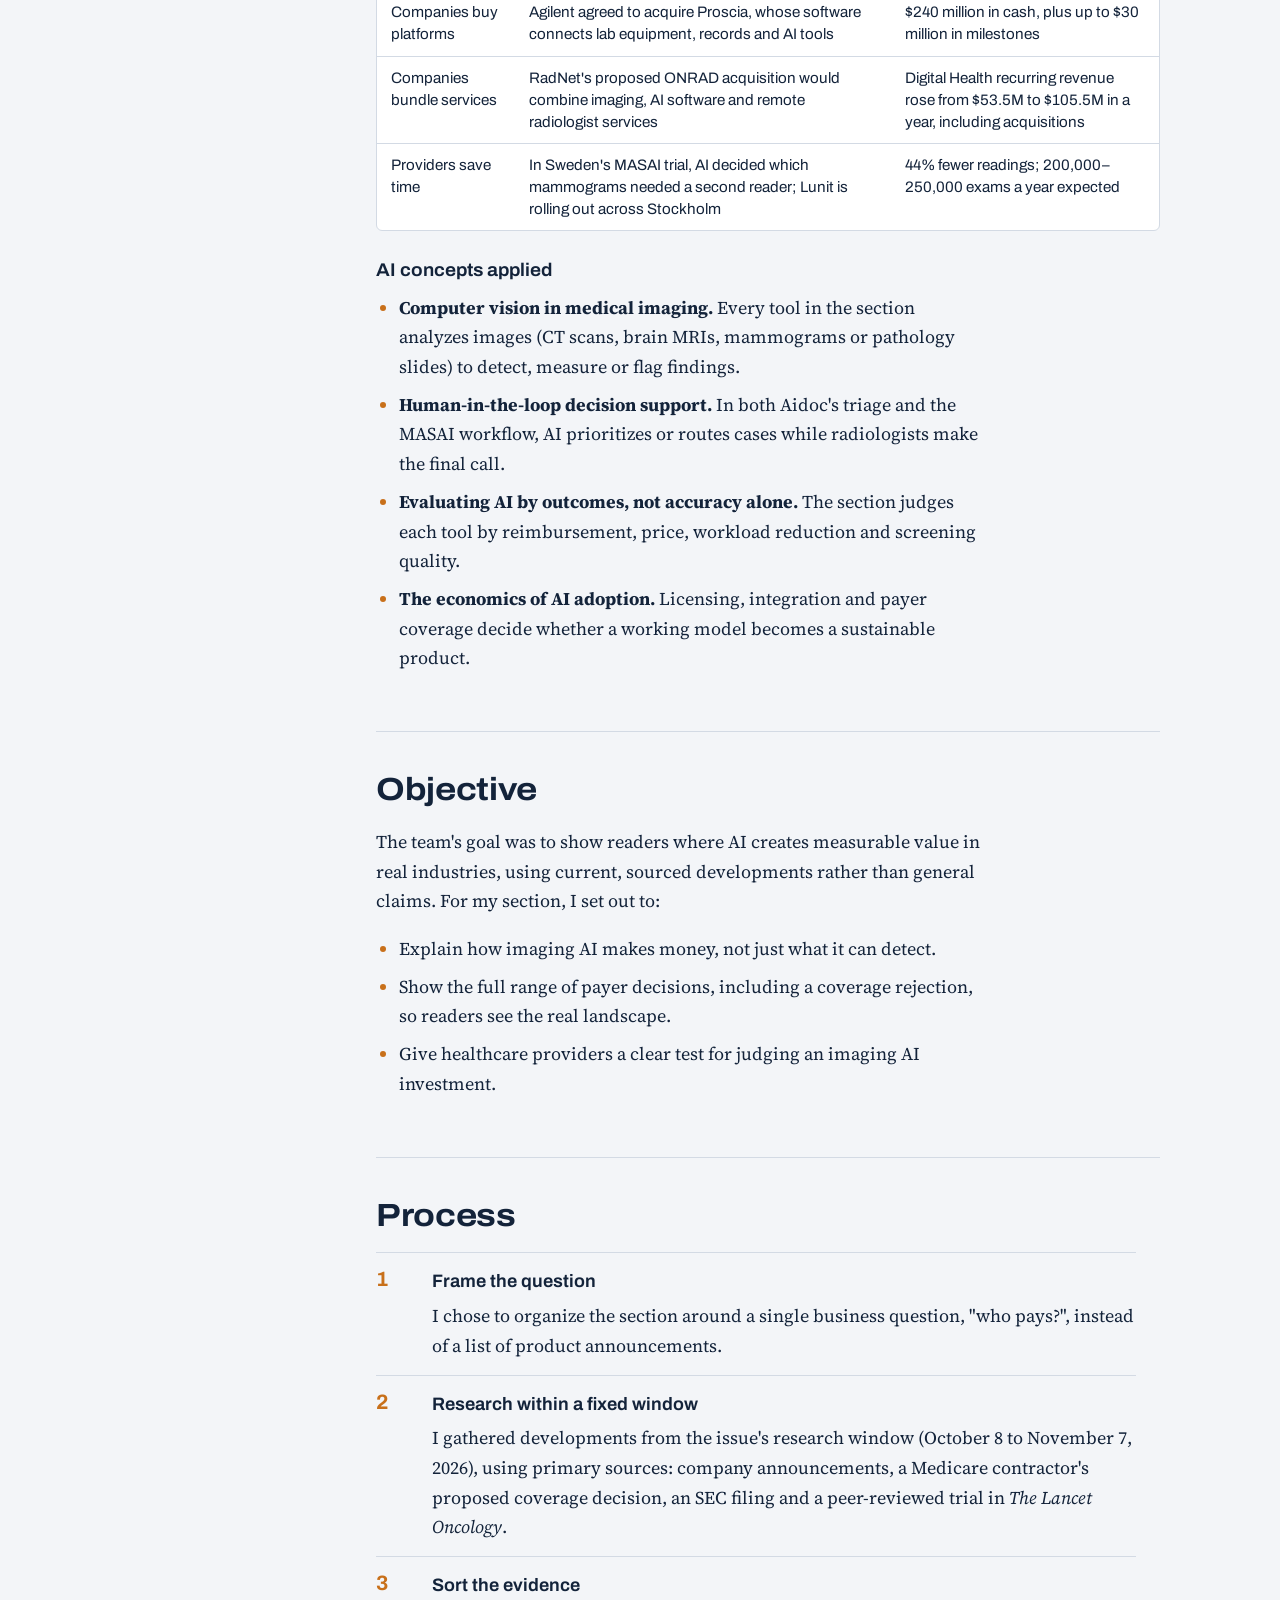
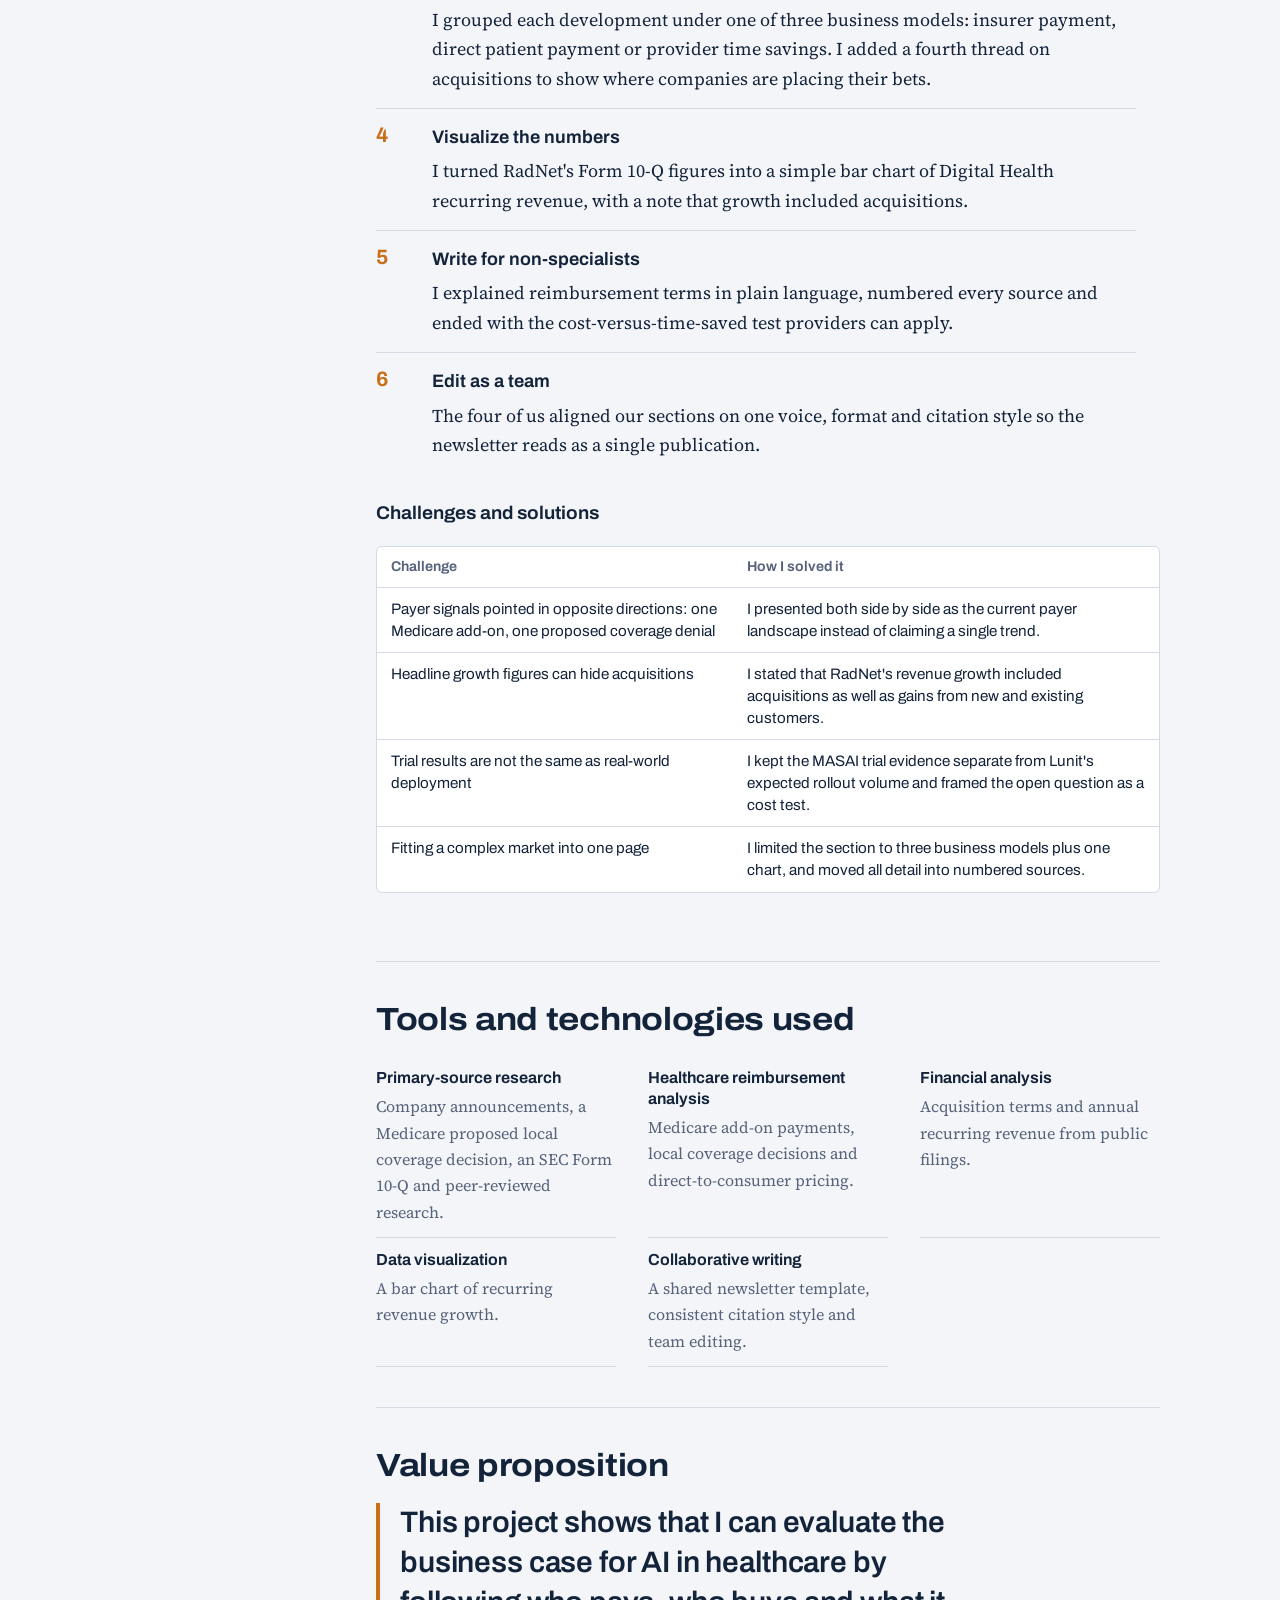
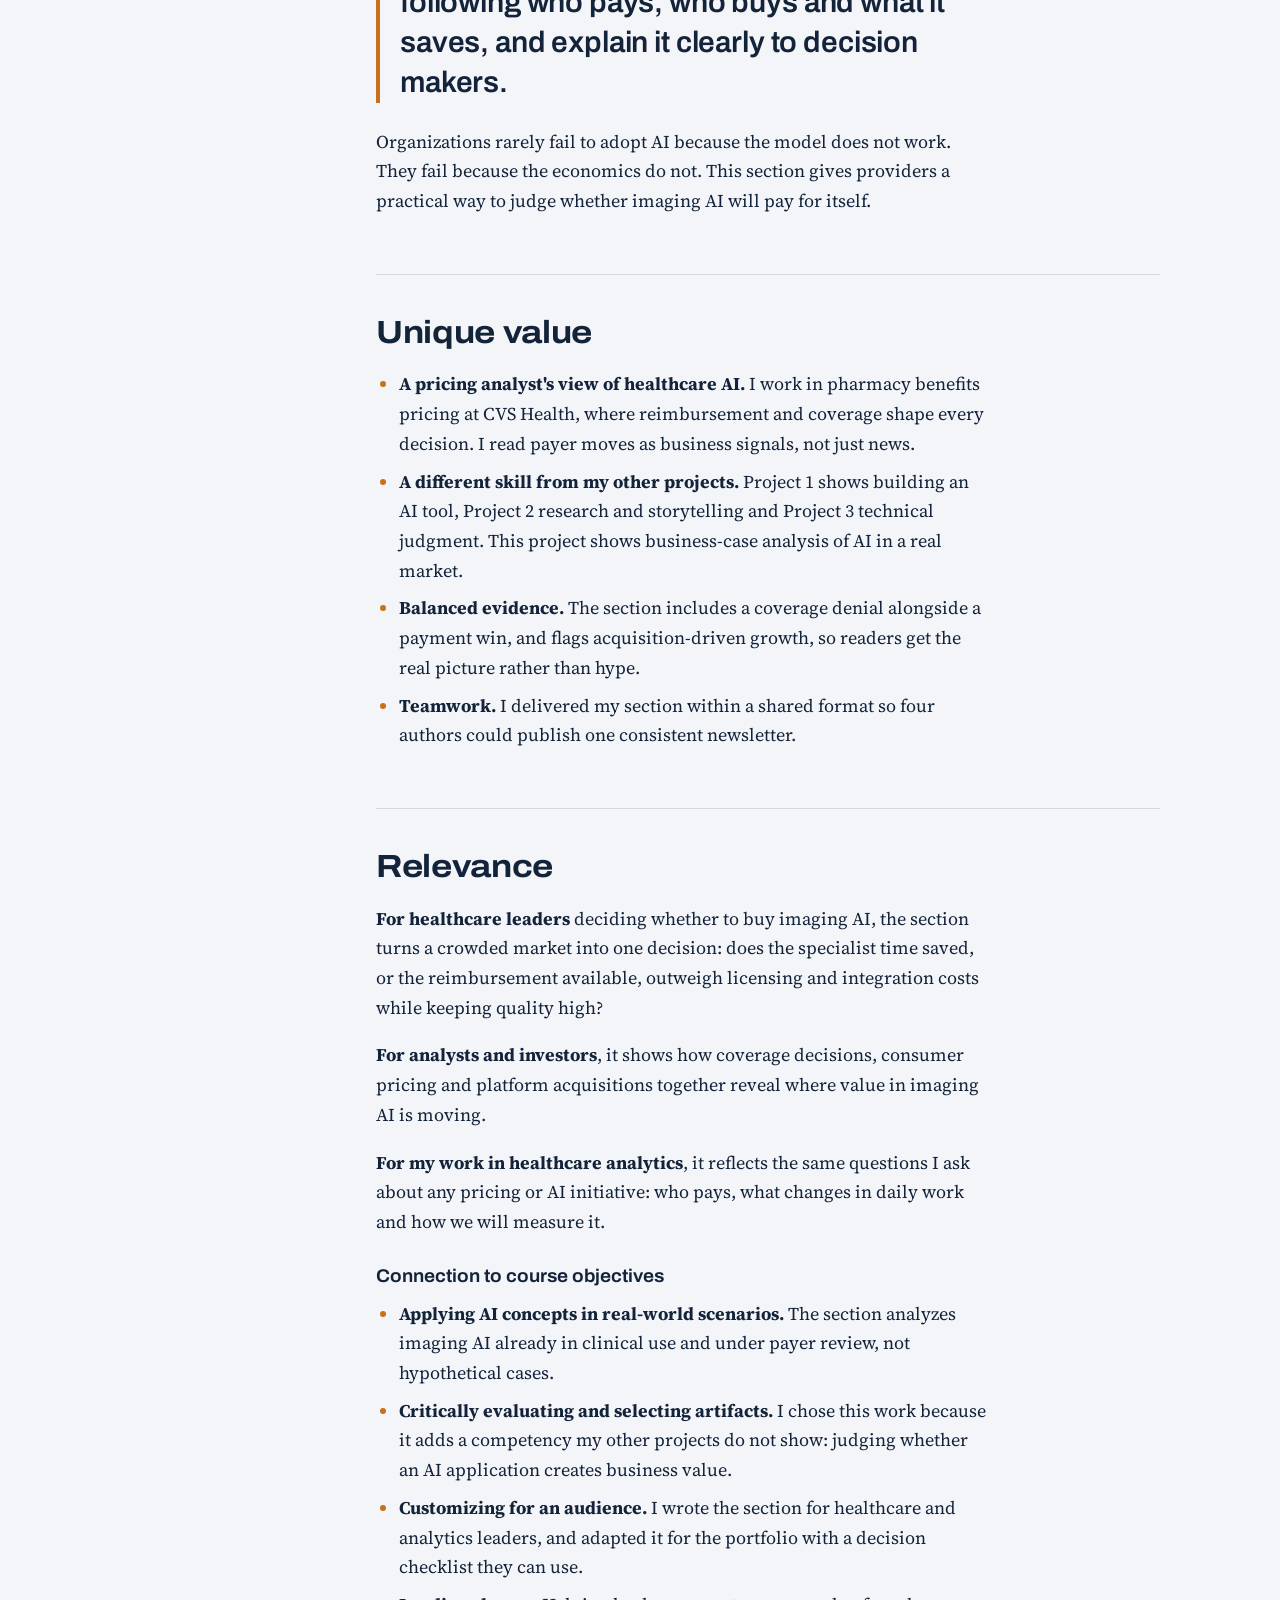
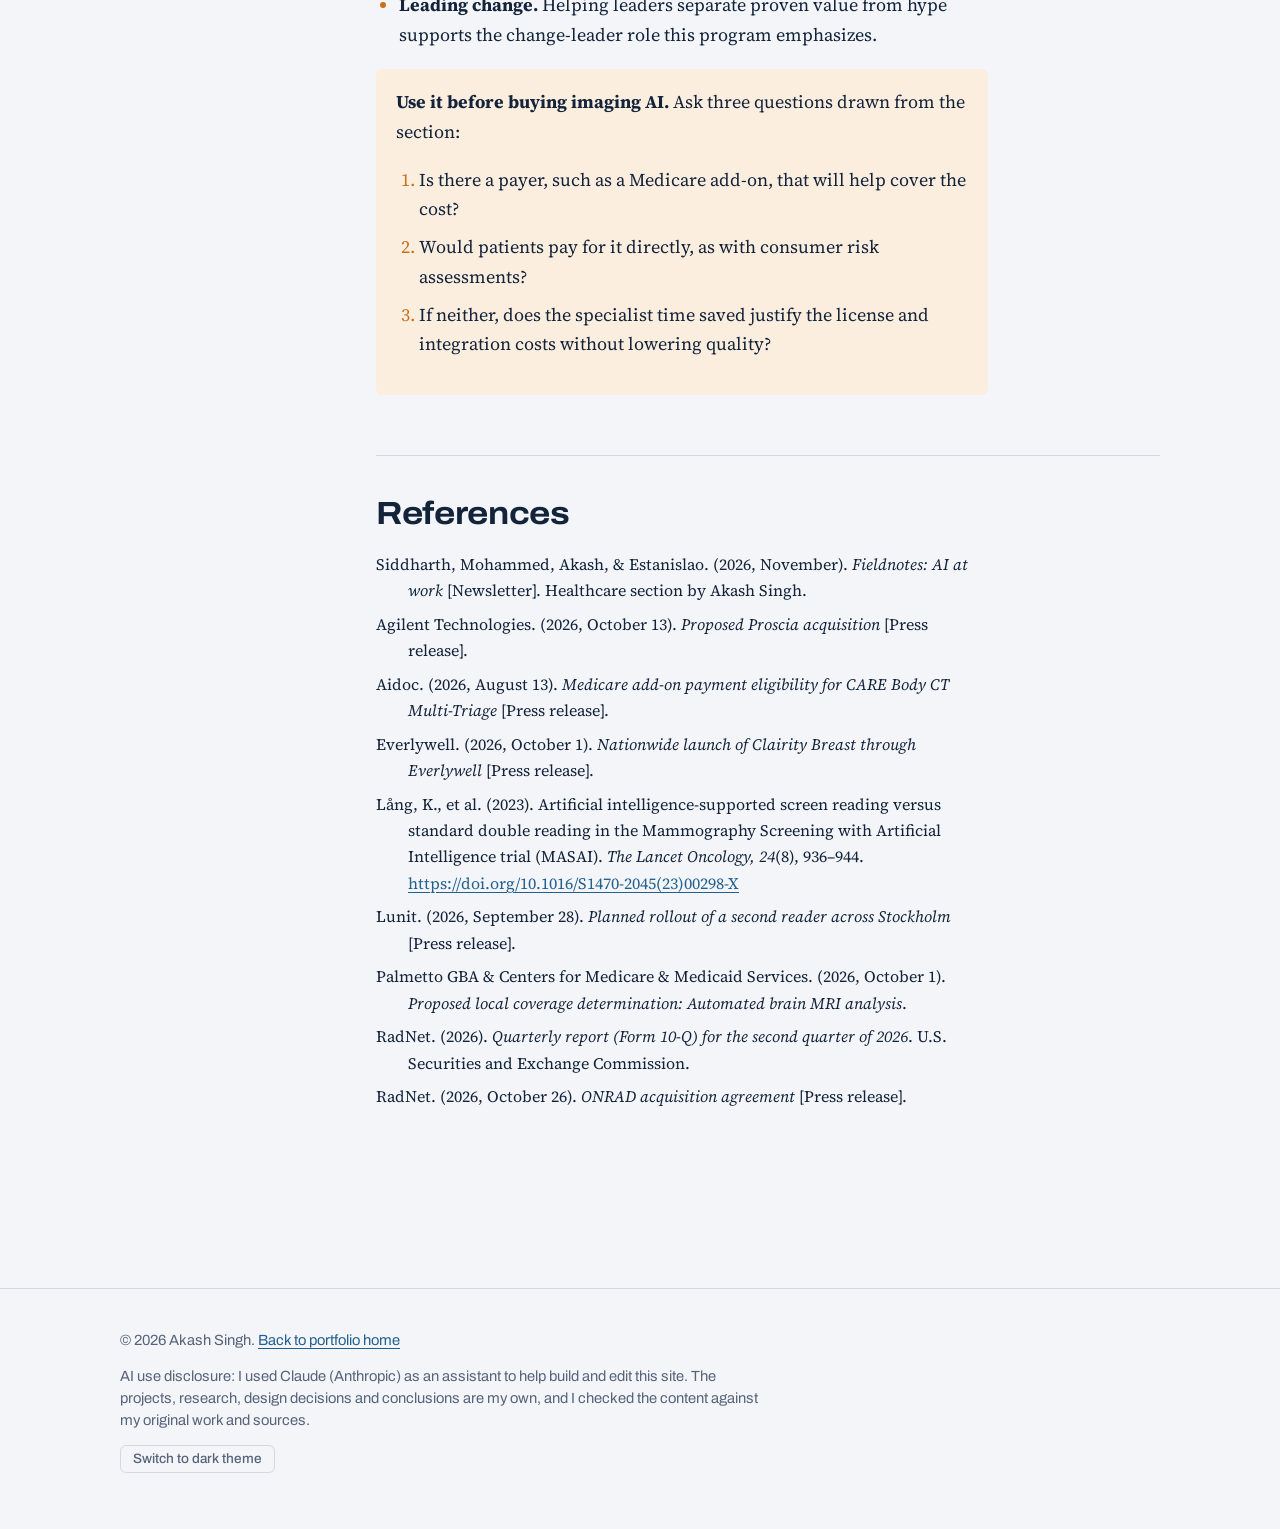
==== commit 9b6e1594: "Strengthen Project 4 against the artifact rubric - At-a-glance summary with explicit Title, coursewo" ====
--- a/projects/fieldnotes-imaging-ai.html
+++ b/projects/fieldnotes-imaging-ai.html
@@ -9,7 +9,7 @@
 <link rel="preconnect" href="https://fonts.googleapis.com">
 <link rel="preconnect" href="https://fonts.gstatic.com" crossorigin>
 <link rel="stylesheet" href="https://fonts.googleapis.com/css2?family=Archivo:wdth,wght@100..125,400..800&family=Source+Serif+4:opsz,wght@8..60,400;8..60,600&display=swap">
-<link rel="stylesheet" href="../assets/css/site.css?v=20261106">
+<link rel="stylesheet" href="../assets/css/site.css?v=20261108">
 </head>
 <body>
 <a class="skip" href="#main">Skip to content</a>
@@ -60,6 +60,15 @@
     </nav>
 
     <article>
+      <dl class="facts glance">
+        <div><dt>Title</dt><dd>The business of imaging AI</dd></div>
+        <div><dt>Artifact type</dt><dd>Newsletter section (one of four), with chart and numbered sources</dd></div>
+        <div><dt>Coursework</dt><dd>AIML-500: AI Lab team newsletter on AI in industry</dd></div>
+        <div><dt>My contribution</dt><dd>Researched, wrote and charted the healthcare section</dd></div>
+        <div><dt>Team</dt><dd>Siddharth, Mohammed, Akash and Estanislao</dd></div>
+        <div><dt>Deliverable</dt><dd><a href="../assets/files/Fieldnotes_AI_at_Work_November_2026.pdf">Full newsletter, PDF, 6 pages</a></dd></div>
+      </dl>
+
       <section class="part" id="introduction">
         <h2>Introduction</h2>
         <p>An imaging AI tool can be accurate and still fail as a product if no one pays for it. Hospitals and imaging centers want to know whether insurers will reimburse it, whether patients will pay for it directly, or whether it saves enough radiologist time to cover its license and integration costs.</p>
@@ -68,6 +77,9 @@
 
       <section class="part" id="description">
         <h2>Description</h2>
+        <div class="gallery">
+          <figure><a href="../assets/files/Fieldnotes_AI_at_Work_November_2026.pdf"><img src="../assets/img/fieldnotes-cover.jpg" alt="Cover of Fieldnotes, November 2026 edition, headed AI in industry: Where AI earns its keep, with an In this issue list naming the retail, healthcare, fintech and infrastructure sections." width="1100" height="702" loading="lazy"></a><figcaption><b>The publication.</b> The cover and contents of the November 2026 edition.</figcaption></figure>
+        </div>
         <p>The full November 2026 edition is available as a PDF. This page covers only my section, "The business of imaging AI", on page 3. It organizes recent developments around three ways imaging AI can make a business case: <b>insurers help pay for it</b>, <b>patients pay directly</b> or <b>providers use it to free up specialist time</b>.</p>
         <figure>
           <a href="../assets/files/Fieldnotes_AI_at_Work_November_2026.pdf"><img src="../assets/img/fieldnotes-healthcare.jpg" alt="Page 3 of Fieldnotes, headed 02 Healthcare: The business of imaging AI. Sections titled Who pays, What companies are buying, a bar chart of RadNet Digital Health annual recurring revenue rising from 53.5 million dollars in June 2025 to 105.5 million dollars in June 2026, and Commercial case: AI-assisted mammography." width="1100" height="1222" loading="lazy"></a>
@@ -89,6 +101,14 @@
             </tbody>
           </table>
         </div>
+
+        <h3>AI concepts applied</h3>
+        <ul>
+          <li><b>Computer vision in medical imaging.</b> Every tool in the section analyzes images (CT scans, brain MRIs, mammograms or pathology slides) to detect, measure or flag findings.</li>
+          <li><b>Human-in-the-loop decision support.</b> In both Aidoc's triage and the MASAI workflow, AI prioritizes or routes cases while radiologists make the final call.</li>
+          <li><b>Evaluating AI by outcomes, not accuracy alone.</b> The section judges each tool by reimbursement, price, workload reduction and screening quality.</li>
+          <li><b>The economics of AI adoption.</b> Licensing, integration and payer coverage decide whether a working model becomes a sustainable product.</li>
+        </ul>
       </section>
 
       <section class="part" id="objective">
@@ -158,6 +178,13 @@
         <p><b>For healthcare leaders</b> deciding whether to buy imaging AI, the section turns a crowded market into one decision: does the specialist time saved, or the reimbursement available, outweigh licensing and integration costs while keeping quality high?</p>
         <p><b>For analysts and investors</b>, it shows how coverage decisions, consumer pricing and platform acquisitions together reveal where value in imaging AI is moving.</p>
         <p><b>For my work in healthcare analytics</b>, it reflects the same questions I ask about any pricing or AI initiative: who pays, what changes in daily work and how we will measure it.</p>
+        <h3>Connection to course objectives</h3>
+        <ul>
+          <li><b>Applying AI concepts in real-world scenarios.</b> The section analyzes imaging AI already in clinical use and under payer review, not hypothetical cases.</li>
+          <li><b>Critically evaluating and selecting artifacts.</b> I chose this work because it adds a competency my other projects do not show: judging whether an AI application creates business value.</li>
+          <li><b>Customizing for an audience.</b> I wrote the section for healthcare and analytics leaders, and adapted it for the portfolio with a decision checklist they can use.</li>
+          <li><b>Leading change.</b> Helping leaders separate proven value from hype supports the change-leader role this program emphasizes.</li>
+        </ul>
         <div class="callout">
           <p><b>Use it before buying imaging AI.</b> Ask three questions drawn from the section:</p>
           <ol>
@@ -193,6 +220,6 @@
     <button class="theme-toggle" type="button" id="theme-toggle">Switch to dark theme</button>
   </div>
 </footer>
-<script src="../assets/theme.js?v=20261106"></script>
+<script src="../assets/theme.js?v=20261108"></script>
 </body>
 </html>
--- a/assets/css/site.css
+++ b/assets/css/site.css
@@ -253,3 +253,5 @@
 }
 .fig-narrow { max-width: 520px; }
 @media (max-width: 560px) { .site-nav { gap: 2px 16px; font-size: .9rem; } .site-nav a { padding: 6px 0; } }
+.facts.glance { margin: 0 0 48px; max-width: none; grid-template-columns: repeat(auto-fit, minmax(220px, 1fr)); }
+.facts.glance dd a { overflow-wrap: anywhere; }
